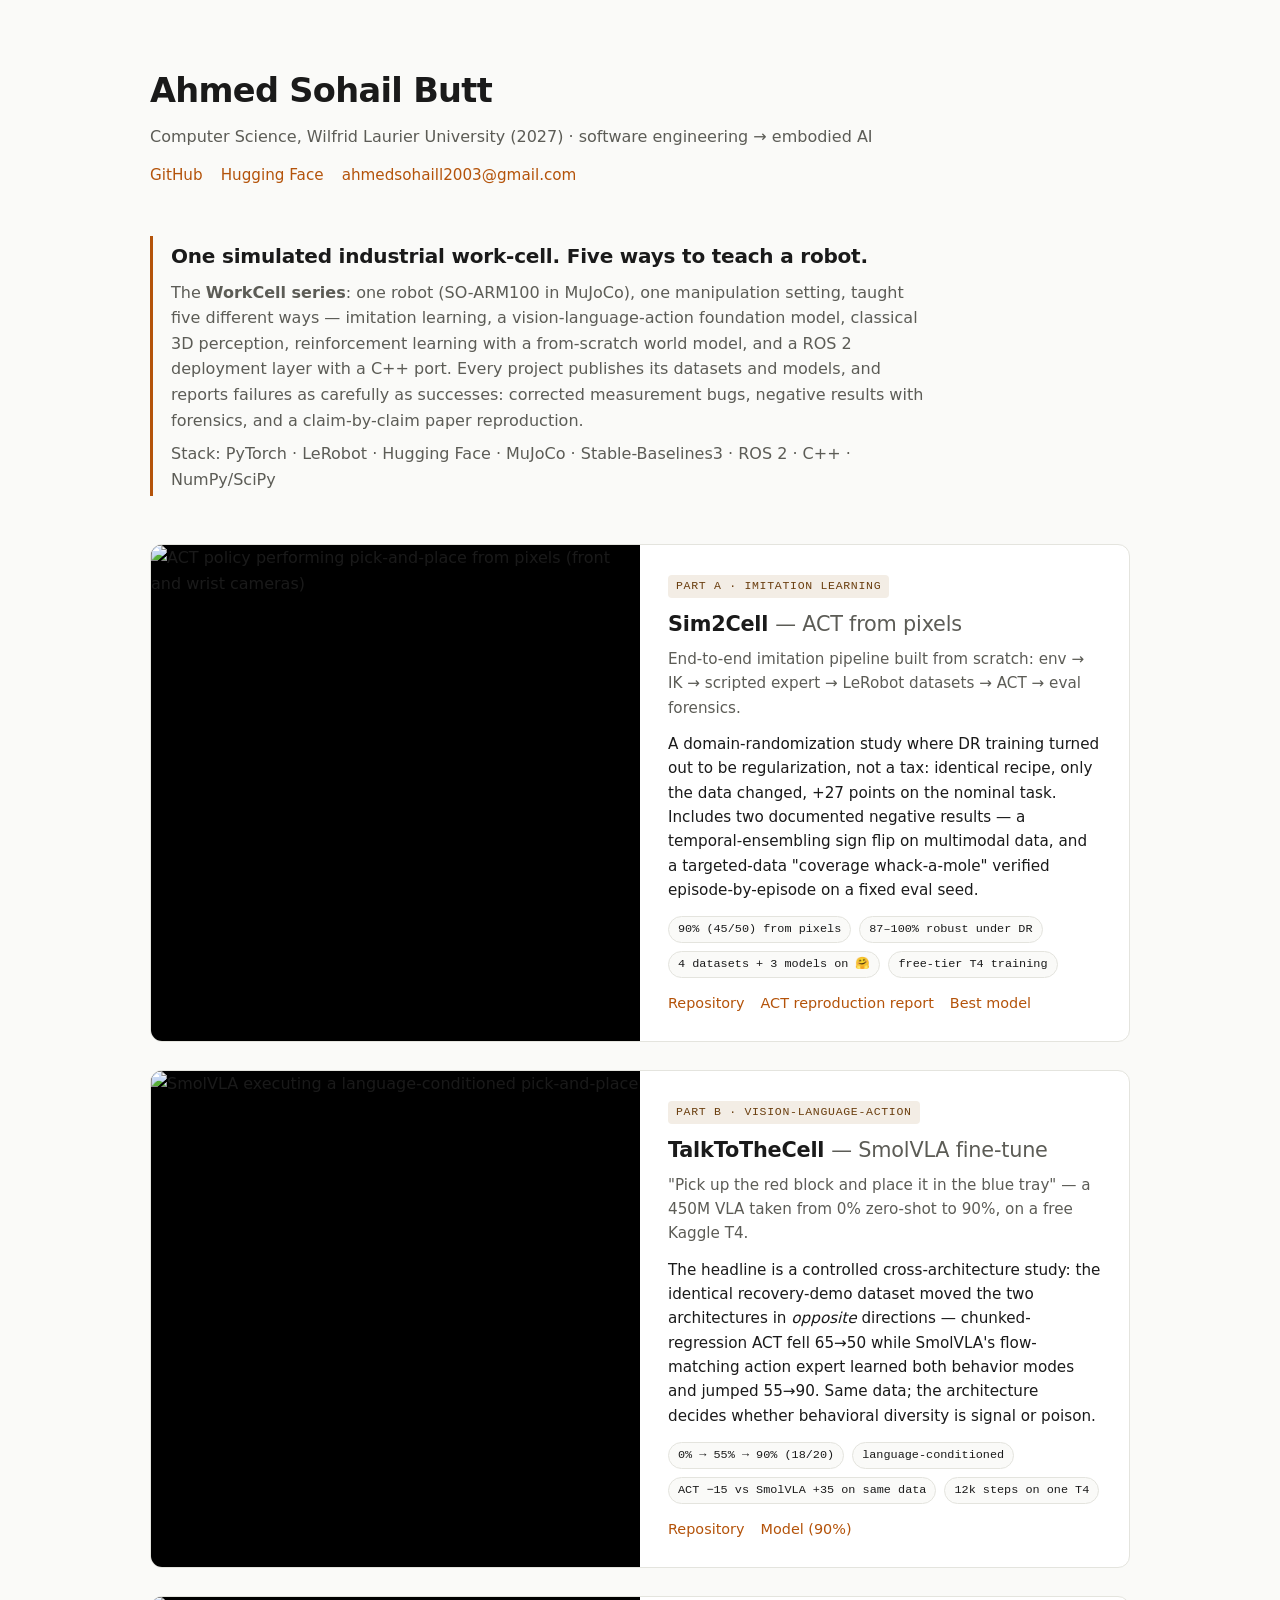
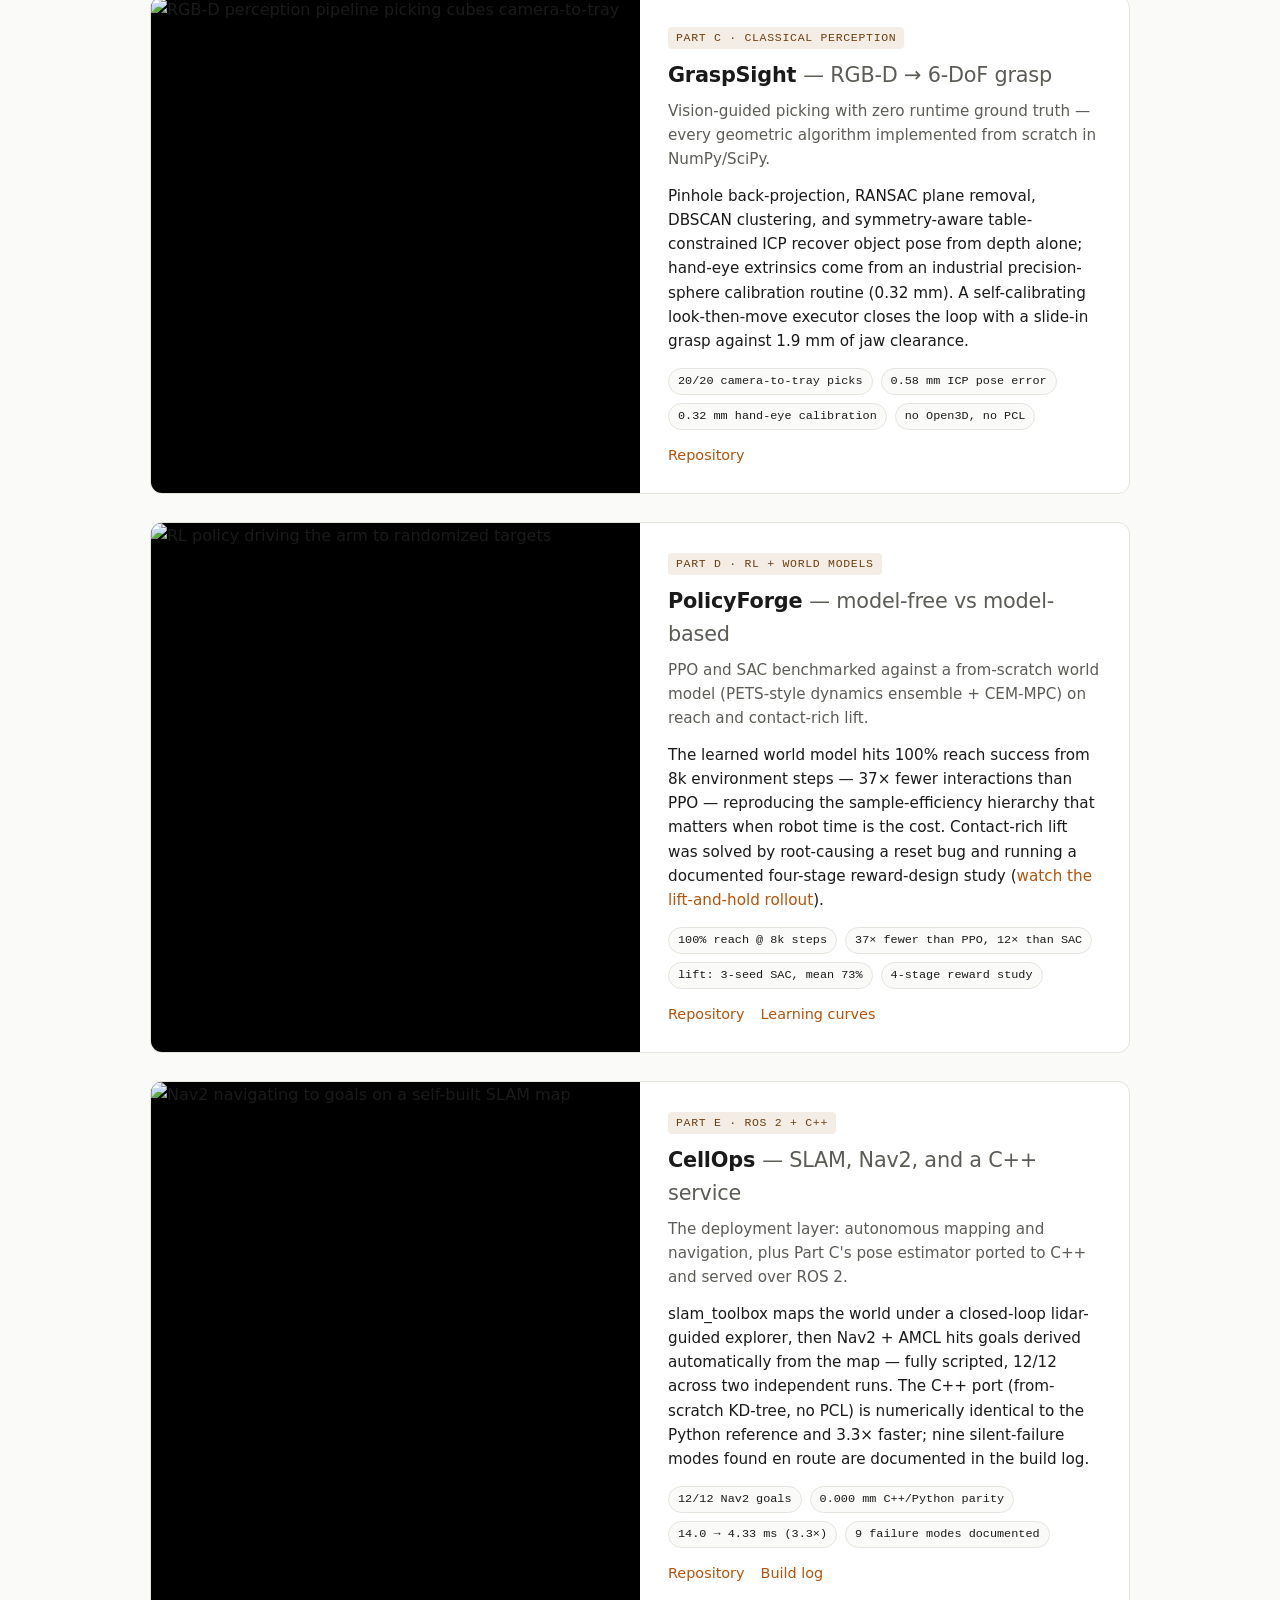
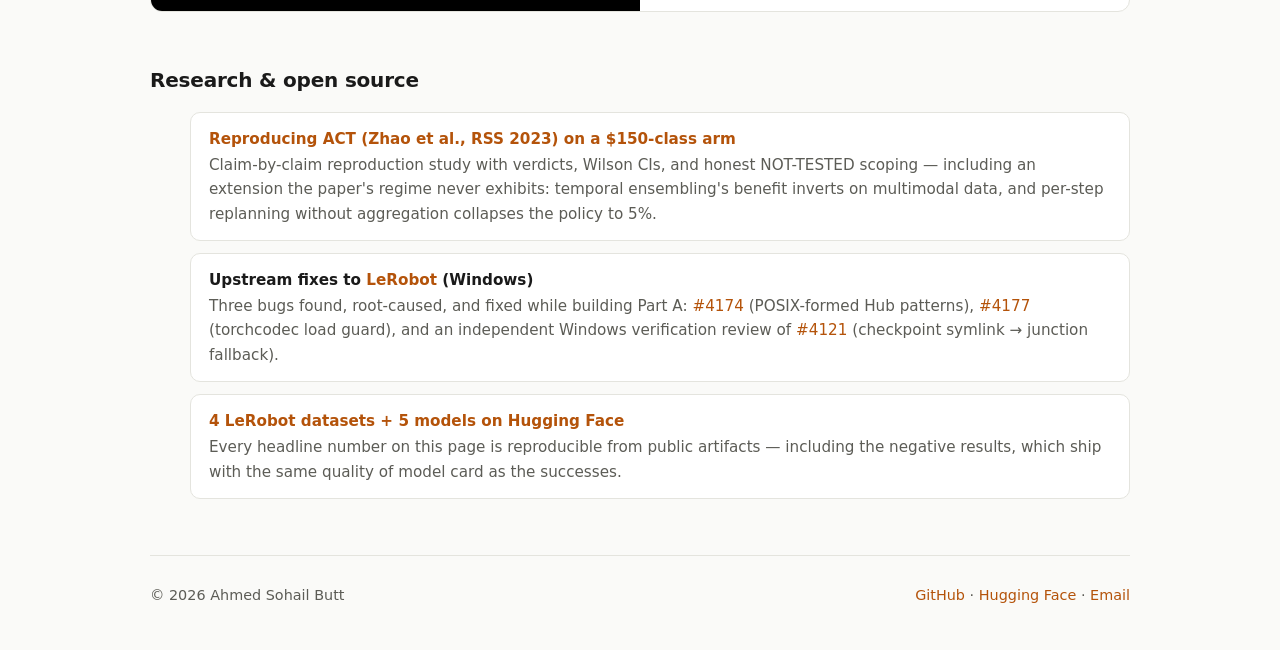
==== index.html @ cec2028b "Portfolio site: WorkCell series one-pager Co-Authored-By: Claude Fable 5 <noreply@anthropic.com>" ====
<!doctype html>
<html lang="en">
<head>
<meta charset="utf-8">
<meta name="viewport" content="width=device-width, initial-scale=1">
<title>Ahmed Sohail Butt — Embodied AI Portfolio</title>
<meta name="description" content="One simulated industrial work-cell, five ways to teach a robot: imitation learning, VLA fine-tuning, classical 6-DoF grasping, RL + world models, and ROS 2 — with honest measurement throughout.">
<meta property="og:title" content="Ahmed Sohail Butt — Embodied AI Portfolio">
<meta property="og:description" content="One robot, one task, five learning paradigms. ACT 90% from pixels, SmolVLA 0→90% language-conditioned, 20/20 vision-guided picks, a 37× sample-efficiency world model, and 12/12 Nav2 goals.">
<link rel="icon" href="data:image/svg+xml,<svg xmlns=%22http://www.w3.org/2000/svg%22 viewBox=%220 0 100 100%22><text y=%22.9em%22 font-size=%2290%22>🦾</text></svg>">
<style>
  :root {
    --bg: #fafaf8; --fg: #1a1a1a; --muted: #5c5c56; --card: #ffffff;
    --line: #e4e4de; --accent: #b4530a; --chipbg: #f3ede5; --chipfg: #6b3f10;
    --mono: ui-monospace, "Cascadia Code", Consolas, monospace;
  }
  @media (prefers-color-scheme: dark) {
    :root {
      --bg: #131311; --fg: #ececea; --muted: #a3a39b; --card: #1c1c19;
      --line: #2c2c27; --accent: #f0924a; --chipbg: #2a2118; --chipfg: #e0b285;
    }
  }
  * { box-sizing: border-box; margin: 0; }
  body {
    background: var(--bg); color: var(--fg);
    font: 16px/1.6 system-ui, -apple-system, "Segoe UI", sans-serif;
    -webkit-font-smoothing: antialiased;
  }
  a { color: var(--accent); text-decoration: none; }
  a:hover { text-decoration: underline; }
  .wrap { max-width: 1020px; margin: 0 auto; padding: 0 20px; }

  header { padding: 64px 0 40px; }
  header h1 { font-size: 2.1rem; letter-spacing: -0.02em; }
  header .role { color: var(--muted); margin-top: 6px; }
  .links { margin-top: 14px; display: flex; gap: 18px; flex-wrap: wrap; font-size: 0.95rem; }

  .thesis {
    border-left: 3px solid var(--accent); padding: 4px 0 4px 18px; margin: 8px 0 48px;
    max-width: 780px;
  }
  .thesis h2 { font-size: 1.25rem; margin-bottom: 8px; letter-spacing: -0.01em; }
  .thesis p { color: var(--muted); }
  .thesis p + p { margin-top: 8px; }

  .card {
    background: var(--card); border: 1px solid var(--line); border-radius: 12px;
    margin-bottom: 28px; overflow: hidden;
    display: grid; grid-template-columns: 1fr 1fr;
  }
  .card .media { background: #000; display: flex; align-items: center; min-height: 100%; }
  .card .media img { width: 100%; height: 100%; object-fit: cover; display: block; }
  .card .body { padding: 26px 28px; }
  .part {
    font-family: var(--mono); font-size: 0.72rem; color: var(--chipfg);
    background: var(--chipbg); border-radius: 4px; padding: 2px 8px;
    display: inline-block; margin-bottom: 10px; letter-spacing: 0.06em;
  }
  .card h3 { font-size: 1.3rem; letter-spacing: -0.01em; }
  .card h3 span { color: var(--muted); font-weight: 400; }
  .card .tag { color: var(--muted); font-size: 0.95rem; margin: 6px 0 12px; }
  .card p.desc { font-size: 0.95rem; margin-bottom: 14px; }
  .chips { display: flex; flex-wrap: wrap; gap: 8px; margin-bottom: 14px; }
  .chips span {
    font-family: var(--mono); font-size: 0.74rem; padding: 3px 9px;
    border: 1px solid var(--line); border-radius: 999px; color: var(--fg);
    background: var(--bg);
  }
  .card .cta { font-size: 0.9rem; display: flex; gap: 16px; flex-wrap: wrap; }
  @media (max-width: 760px) {
    .card { grid-template-columns: 1fr; }
    .card .media img { max-height: 300px; }
    header { padding: 40px 0 28px; }
  }

  .research { margin: 52px 0; }
  .research h2 { font-size: 1.25rem; margin-bottom: 16px; letter-spacing: -0.01em; }
  .research ul { list-style: none; display: grid; gap: 12px; }
  .research li {
    border: 1px solid var(--line); border-radius: 10px; padding: 14px 18px;
    background: var(--card); font-size: 0.95rem;
  }
  .research li b { display: block; margin-bottom: 2px; }
  .research li span { color: var(--muted); }

  footer {
    border-top: 1px solid var(--line); margin-top: 56px; padding: 28px 0 48px;
    color: var(--muted); font-size: 0.9rem;
    display: flex; justify-content: space-between; gap: 16px; flex-wrap: wrap;
  }
</style>
</head>
<body>
<div class="wrap">

<header>
  <h1>Ahmed Sohail Butt</h1>
  <div class="role">Computer Science, Wilfrid Laurier University (2027) · software engineering → embodied AI</div>
  <div class="links">
    <a href="https://github.com/ahmedsohail2003">GitHub</a>
    <a href="https://huggingface.co/ahmedsohail2003">Hugging Face</a>
    <a href="mailto:ahmedsohaill2003@gmail.com">ahmedsohaill2003@gmail.com</a>
  </div>
</header>

<section class="thesis">
  <h2>One simulated industrial work-cell. Five ways to teach a robot.</h2>
  <p>The <b>WorkCell series</b>: one robot (SO-ARM100 in MuJoCo), one manipulation
  setting, taught five different ways — imitation learning, a vision-language-action
  foundation model, classical 3D perception, reinforcement learning with a from-scratch
  world model, and a ROS&nbsp;2 deployment layer with a C++ port. Every project publishes
  its datasets and models, and reports failures as carefully as successes: corrected
  measurement bugs, negative results with forensics, and a claim-by-claim paper
  reproduction.</p>
  <p>Stack: PyTorch · LeRobot · Hugging Face · MuJoCo · Stable-Baselines3 · ROS 2 · C++ · NumPy/SciPy</p>
</section>

<article class="card">
  <div class="media"><img src="https://raw.githubusercontent.com/ahmedsohail2003/workcell-partA-imitation/master/outputs/policy_success.gif" alt="ACT policy performing pick-and-place from pixels (front and wrist cameras)"></div>
  <div class="body">
    <span class="part">PART A · IMITATION LEARNING</span>
    <h3>Sim2Cell <span>— ACT from pixels</span></h3>
    <p class="tag">End-to-end imitation pipeline built from scratch: env → IK → scripted expert → LeRobot datasets → ACT → eval forensics.</p>
    <p class="desc">A domain-randomization study where DR training turned out to be
    regularization, not a tax: identical recipe, only the data changed, +27 points on
    the nominal task. Includes two documented negative results — a temporal-ensembling
    sign flip on multimodal data, and a targeted-data "coverage whack-a-mole" verified
    episode-by-episode on a fixed eval seed.</p>
    <div class="chips"><span>90% (45/50) from pixels</span><span>87–100% robust under DR</span><span>4 datasets + 3 models on 🤗</span><span>free-tier T4 training</span></div>
    <div class="cta">
      <a href="https://github.com/ahmedsohail2003/workcell-partA-imitation">Repository</a>
      <a href="https://github.com/ahmedsohail2003/workcell-partA-imitation/blob/master/docs/ACT_REPRODUCTION.md">ACT reproduction report</a>
      <a href="https://huggingface.co/ahmedsohail2003/act-so101-pickplace-dr">Best model</a>
    </div>
  </div>
</article>

<article class="card">
  <div class="media"><img loading="lazy" src="https://raw.githubusercontent.com/ahmedsohail2003/workcell-partB-vla/master/outputs/smolvla_v2_episode.gif" alt="SmolVLA executing a language-conditioned pick-and-place"></div>
  <div class="body">
    <span class="part">PART B · VISION-LANGUAGE-ACTION</span>
    <h3>TalkToTheCell <span>— SmolVLA fine-tune</span></h3>
    <p class="tag">"Pick up the red block and place it in the blue tray" — a 450M VLA taken from 0% zero-shot to 90%, on a free Kaggle T4.</p>
    <p class="desc">The headline is a controlled cross-architecture study: the identical
    recovery-demo dataset moved the two architectures in <i>opposite</i> directions —
    chunked-regression ACT fell 65→50 while SmolVLA's flow-matching action expert
    learned both behavior modes and jumped 55→90. Same data; the architecture decides
    whether behavioral diversity is signal or poison.</p>
    <div class="chips"><span>0% → 55% → 90% (18/20)</span><span>language-conditioned</span><span>ACT −15 vs SmolVLA +35 on same data</span><span>12k steps on one T4</span></div>
    <div class="cta">
      <a href="https://github.com/ahmedsohail2003/workcell-partB-vla">Repository</a>
      <a href="https://huggingface.co/ahmedsohail2003/smolvla-so101-pickplace-v2">Model (90%)</a>
    </div>
  </div>
</article>

<article class="card">
  <div class="media"><img loading="lazy" src="https://raw.githubusercontent.com/ahmedsohail2003/workcell-partC-grasping/master/outputs/pipeline_demo.gif" alt="RGB-D perception pipeline picking cubes camera-to-tray"></div>
  <div class="body">
    <span class="part">PART C · CLASSICAL PERCEPTION</span>
    <h3>GraspSight <span>— RGB-D → 6-DoF grasp</span></h3>
    <p class="tag">Vision-guided picking with zero runtime ground truth — every geometric algorithm implemented from scratch in NumPy/SciPy.</p>
    <p class="desc">Pinhole back-projection, RANSAC plane removal, DBSCAN clustering, and
    symmetry-aware table-constrained ICP recover object pose from depth alone;
    hand-eye extrinsics come from an industrial precision-sphere calibration routine
    (0.32&nbsp;mm). A self-calibrating look-then-move executor closes the loop with a
    slide-in grasp against 1.9&nbsp;mm of jaw clearance.</p>
    <div class="chips"><span>20/20 camera-to-tray picks</span><span>0.58 mm ICP pose error</span><span>0.32 mm hand-eye calibration</span><span>no Open3D, no PCL</span></div>
    <div class="cta">
      <a href="https://github.com/ahmedsohail2003/workcell-partC-grasping">Repository</a>
    </div>
  </div>
</article>

<article class="card">
  <div class="media"><img loading="lazy" src="https://raw.githubusercontent.com/ahmedsohail2003/workcell-partD-rl/master/outputs/rollout_reach_ppo.gif" alt="RL policy driving the arm to randomized targets"></div>
  <div class="body">
    <span class="part">PART D · RL + WORLD MODELS</span>
    <h3>PolicyForge <span>— model-free vs model-based</span></h3>
    <p class="tag">PPO and SAC benchmarked against a from-scratch world model (PETS-style dynamics ensemble + CEM-MPC) on reach and contact-rich lift.</p>
    <p class="desc">The learned world model hits 100% reach success from 8k environment
    steps — 37× fewer interactions than PPO — reproducing the sample-efficiency
    hierarchy that matters when robot time is the cost. Contact-rich lift was solved by
    root-causing a reset bug and running a documented four-stage reward-design study
    (<a href="https://raw.githubusercontent.com/ahmedsohail2003/workcell-partD-rl/master/outputs/rollout_lift_sac.gif">watch the lift-and-hold rollout</a>).</p>
    <div class="chips"><span>100% reach @ 8k steps</span><span>37× fewer than PPO, 12× than SAC</span><span>lift: 3-seed SAC, mean 73%</span><span>4-stage reward study</span></div>
    <div class="cta">
      <a href="https://github.com/ahmedsohail2003/workcell-partD-rl">Repository</a>
      <a href="https://raw.githubusercontent.com/ahmedsohail2003/workcell-partD-rl/master/outputs/curves_reach.png">Learning curves</a>
    </div>
  </div>
</article>

<article class="card">
  <div class="media"><img loading="lazy" src="https://raw.githubusercontent.com/ahmedsohail2003/workcell-partE-ros2/master/media/nav2_goals.gif" alt="Nav2 navigating to goals on a self-built SLAM map"></div>
  <div class="body">
    <span class="part">PART E · ROS 2 + C++</span>
    <h3>CellOps <span>— SLAM, Nav2, and a C++ service</span></h3>
    <p class="tag">The deployment layer: autonomous mapping and navigation, plus Part C's pose estimator ported to C++ and served over ROS 2.</p>
    <p class="desc">slam_toolbox maps the world under a closed-loop lidar-guided explorer,
    then Nav2 + AMCL hits goals derived automatically from the map — fully scripted,
    12/12 across two independent runs. The C++ port (from-scratch KD-tree, no PCL) is
    numerically identical to the Python reference and 3.3× faster; nine silent-failure
    modes found en route are documented in the build log.</p>
    <div class="chips"><span>12/12 Nav2 goals</span><span>0.000 mm C++/Python parity</span><span>14.0 → 4.33 ms (3.3×)</span><span>9 failure modes documented</span></div>
    <div class="cta">
      <a href="https://github.com/ahmedsohail2003/workcell-partE-ros2">Repository</a>
      <a href="https://github.com/ahmedsohail2003/workcell-partE-ros2/blob/master/docs/BUILD_LOG.md">Build log</a>
    </div>
  </div>
</article>

<section class="research">
  <h2>Research & open source</h2>
  <ul>
    <li>
      <b><a href="https://github.com/ahmedsohail2003/workcell-partA-imitation/blob/master/docs/ACT_REPRODUCTION.md">Reproducing ACT (Zhao et al., RSS 2023) on a $150-class arm</a></b>
      <span>Claim-by-claim reproduction study with verdicts, Wilson CIs, and honest NOT-TESTED scoping —
      including an extension the paper's regime never exhibits: temporal ensembling's benefit inverts
      on multimodal data, and per-step replanning without aggregation collapses the policy to 5%.</span>
    </li>
    <li>
      <b>Upstream fixes to <a href="https://github.com/huggingface/lerobot">LeRobot</a> (Windows)</b>
      <span>Three bugs found, root-caused, and fixed while building Part A:
      <a href="https://github.com/huggingface/lerobot/pull/4174">#4174</a> (POSIX-formed Hub patterns),
      <a href="https://github.com/huggingface/lerobot/pull/4177">#4177</a> (torchcodec load guard), and an
      independent Windows verification review of <a href="https://github.com/huggingface/lerobot/pull/4121">#4121</a>
      (checkpoint symlink → junction fallback).</span>
    </li>
    <li>
      <b><a href="https://huggingface.co/ahmedsohail2003">4 LeRobot datasets + 5 models on Hugging Face</a></b>
      <span>Every headline number on this page is reproducible from public artifacts — including the
      negative results, which ship with the same quality of model card as the successes.</span>
    </li>
  </ul>
</section>

<footer>
  <div>© 2026 Ahmed Sohail Butt</div>
  <div>
    <a href="https://github.com/ahmedsohail2003">GitHub</a> ·
    <a href="https://huggingface.co/ahmedsohail2003">Hugging Face</a> ·
    <a href="mailto:ahmedsohaill2003@gmail.com">Email</a>
  </div>
</footer>

</div>
</body>
</html>
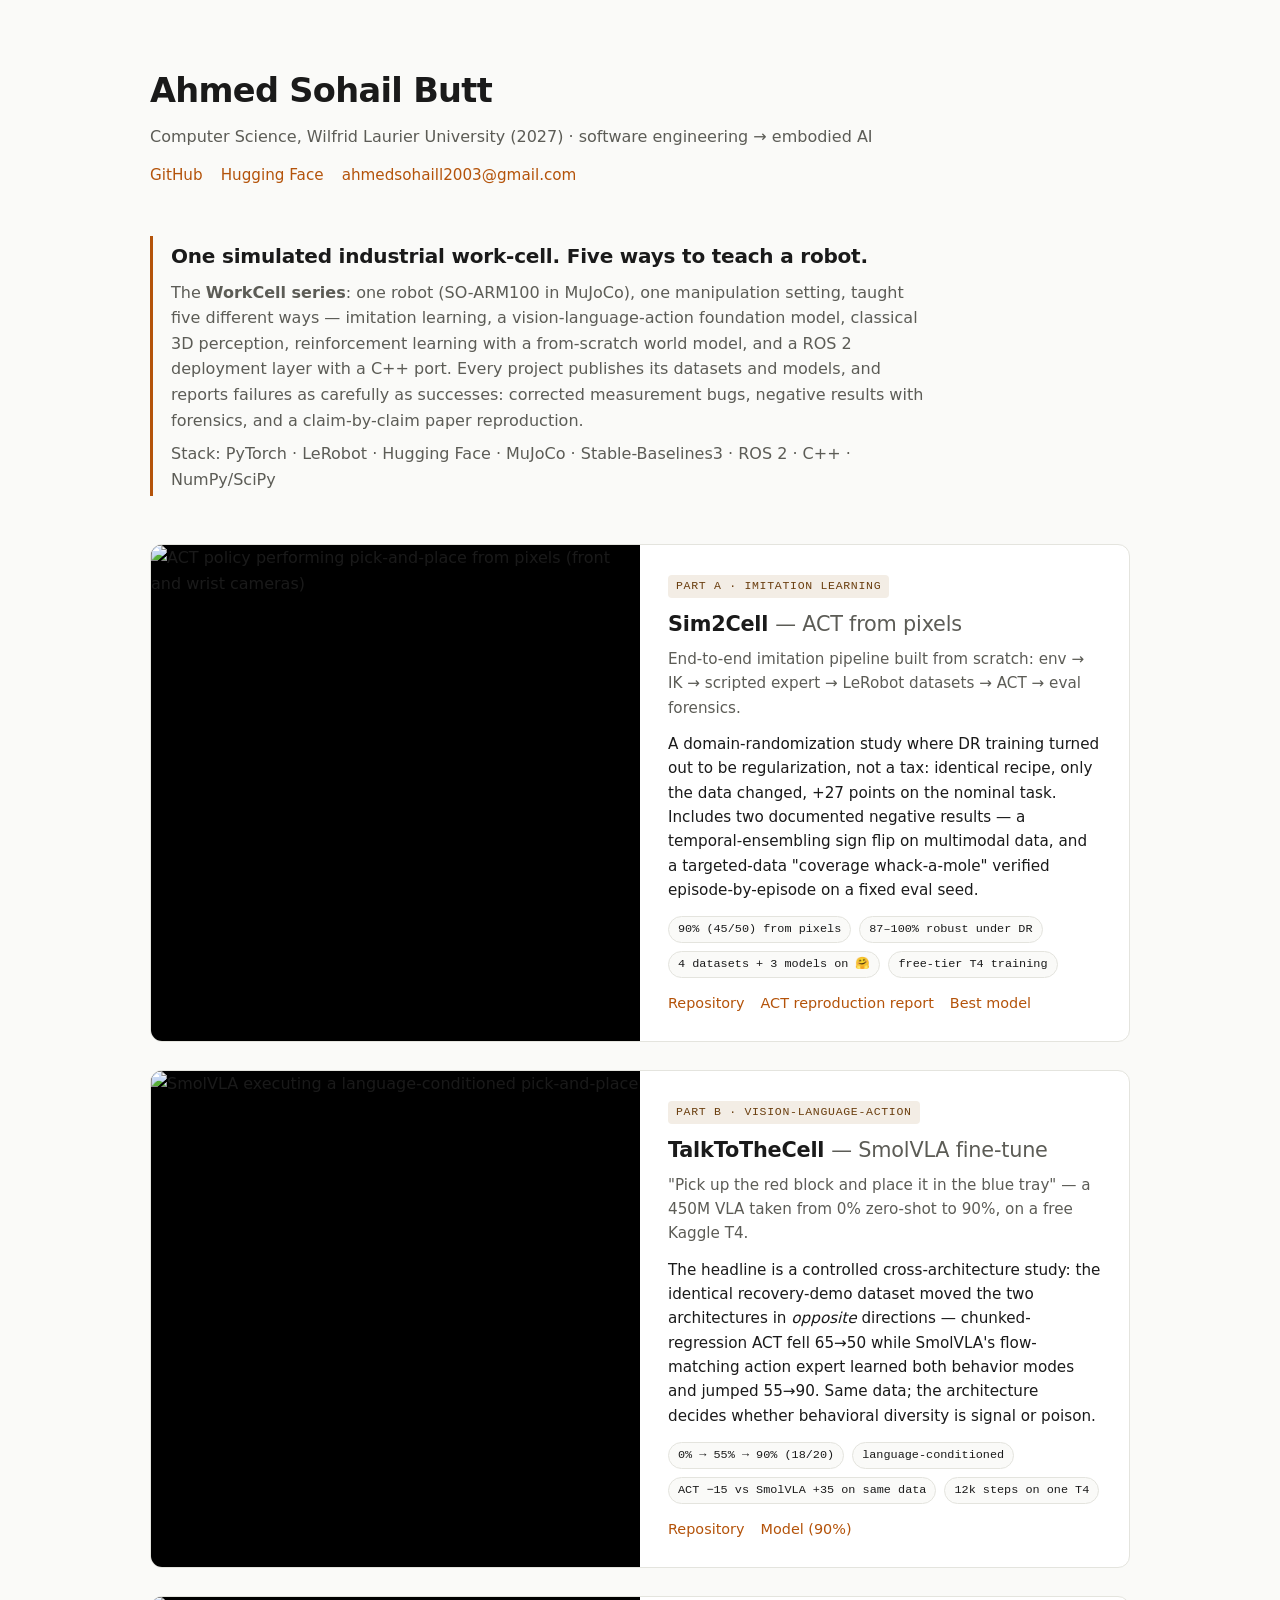
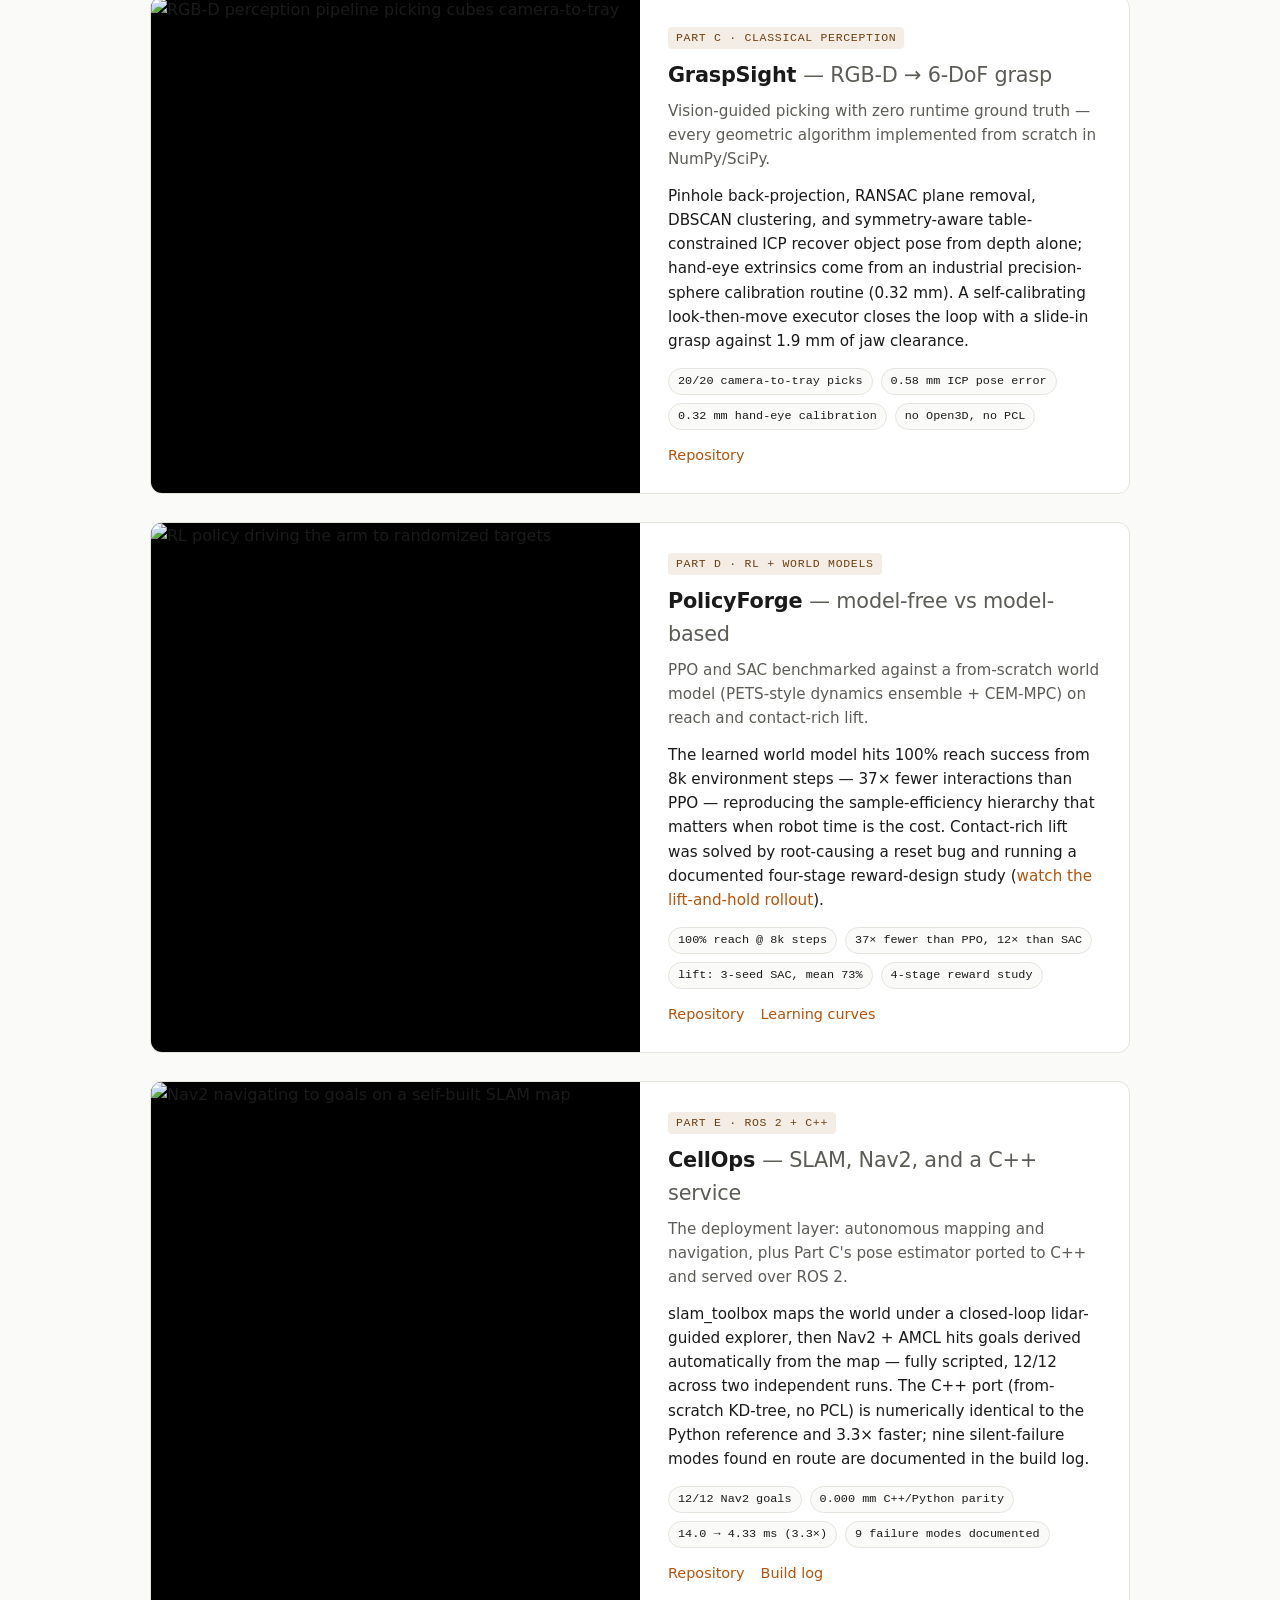
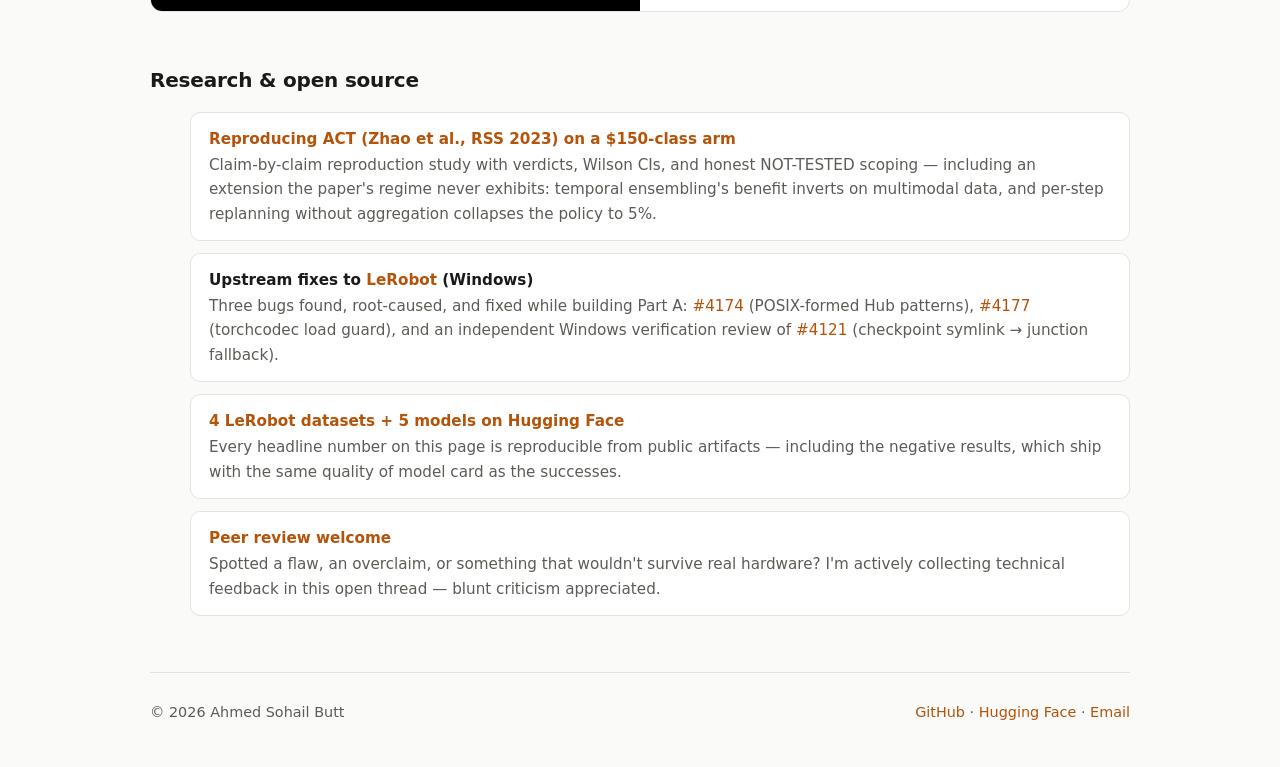
==== commit 749a8544: "Add peer-review thread to the research section Co-Authored-By: Claude Fable 5 <noreply@anthropic.com" ====
--- a/index.html
+++ b/index.html
@@ -232,6 +232,11 @@
       <span>Every headline number on this page is reproducible from public artifacts — including the
       negative results, which ship with the same quality of model card as the successes.</span>
     </li>
+    <li>
+      <b><a href="https://github.com/ahmedsohail2003/workcell-partA-imitation/discussions/1">Peer review welcome</a></b>
+      <span>Spotted a flaw, an overclaim, or something that wouldn't survive real hardware?
+      I'm actively collecting technical feedback in this open thread — blunt criticism appreciated.</span>
+    </li>
   </ul>
 </section>
 
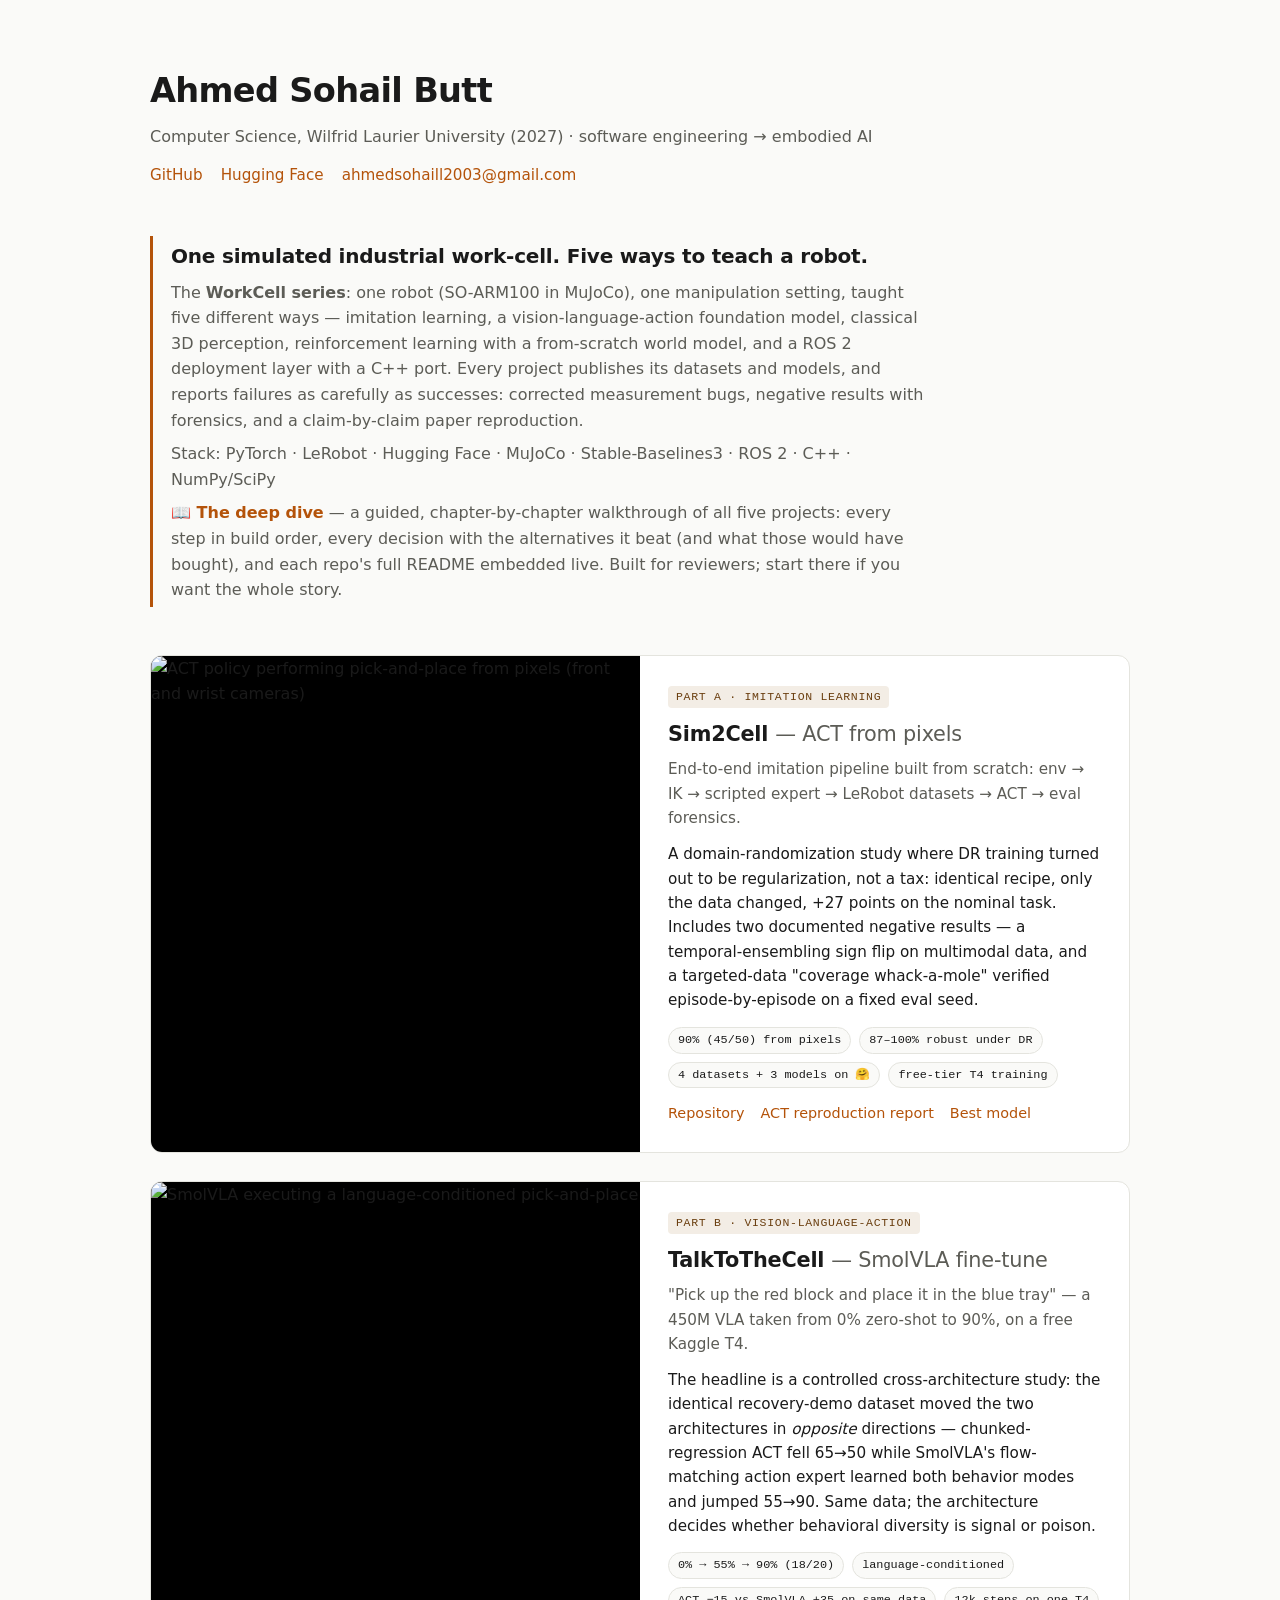
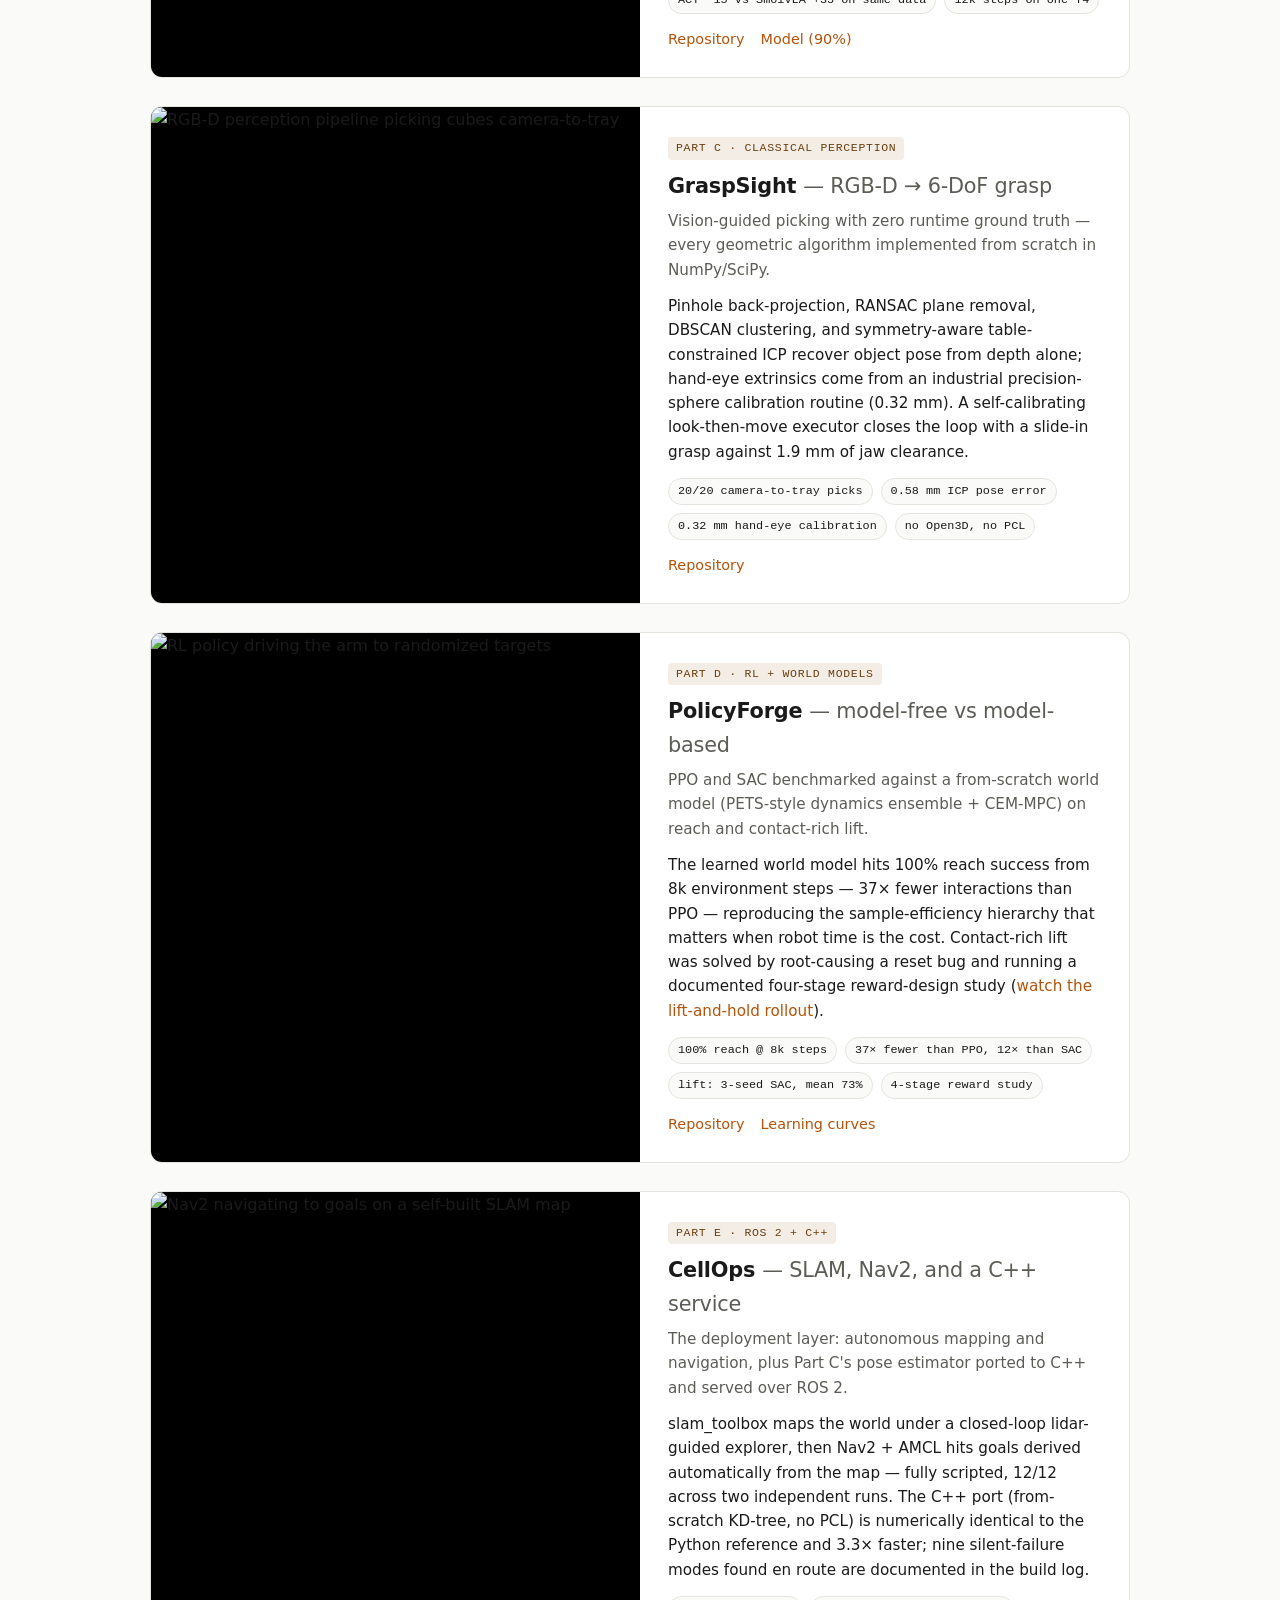
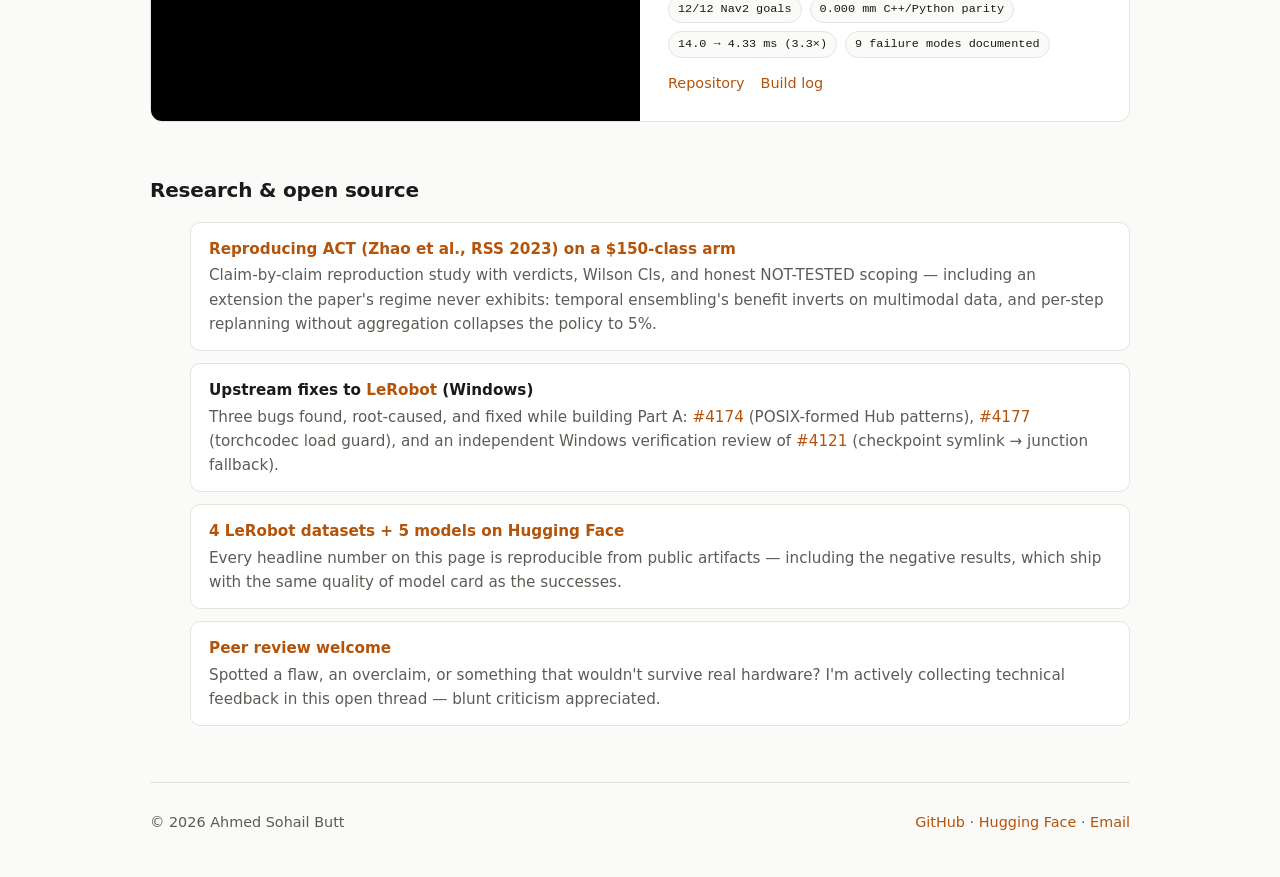
==== commit 869a3c54: "Deep dive: guided chapter-by-chapter walkthrough of all five parts - deepdive/: overview + Parts A-E" ====
--- a/index.html
+++ b/index.html
@@ -113,6 +113,10 @@
   measurement bugs, negative results with forensics, and a claim-by-claim paper
   reproduction.</p>
   <p>Stack: PyTorch · LeRobot · Hugging Face · MuJoCo · Stable-Baselines3 · ROS 2 · C++ · NumPy/SciPy</p>
+  <p><b><a href="deepdive/">📖 The deep dive</a></b> — a guided, chapter-by-chapter walkthrough
+  of all five projects: every step in build order, every decision with the alternatives it
+  beat (and what those would have bought), and each repo's full README embedded live.
+  Built for reviewers; start there if you want the whole story.</p>
 </section>
 
 <article class="card">
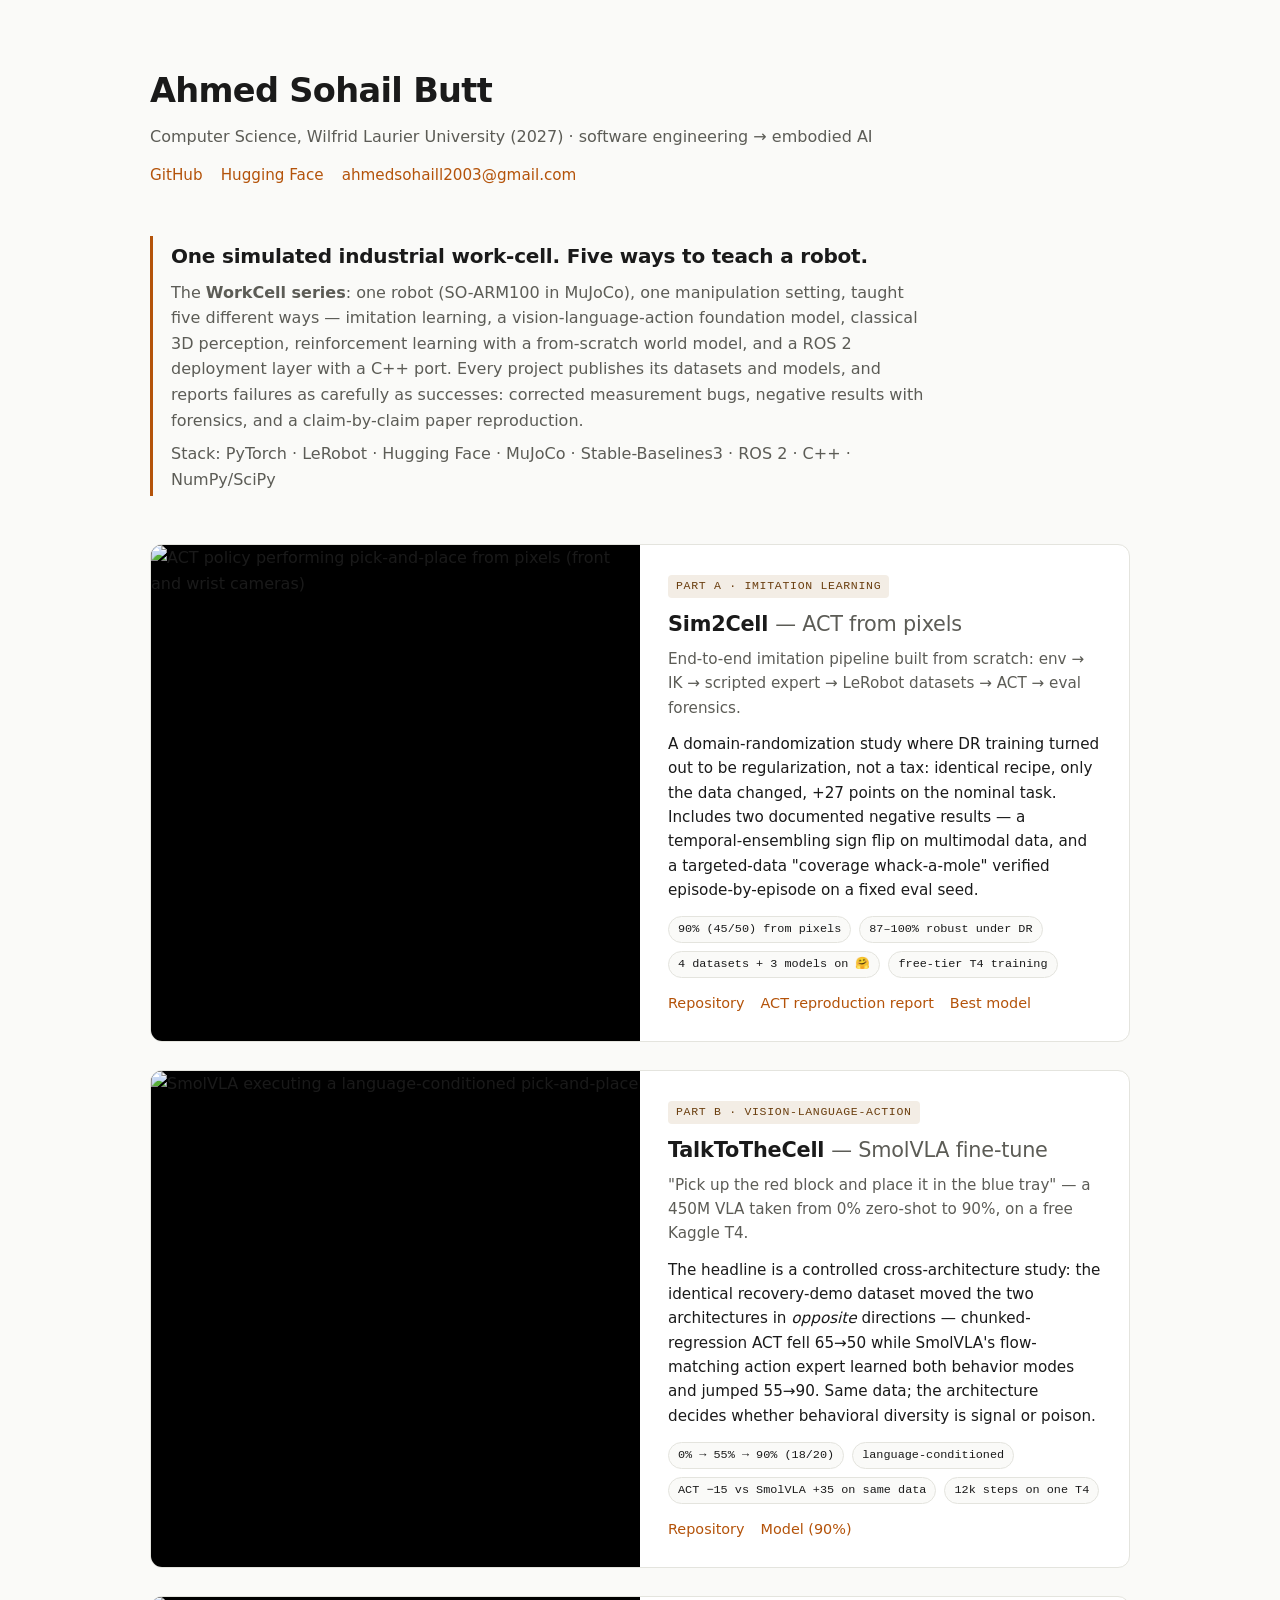
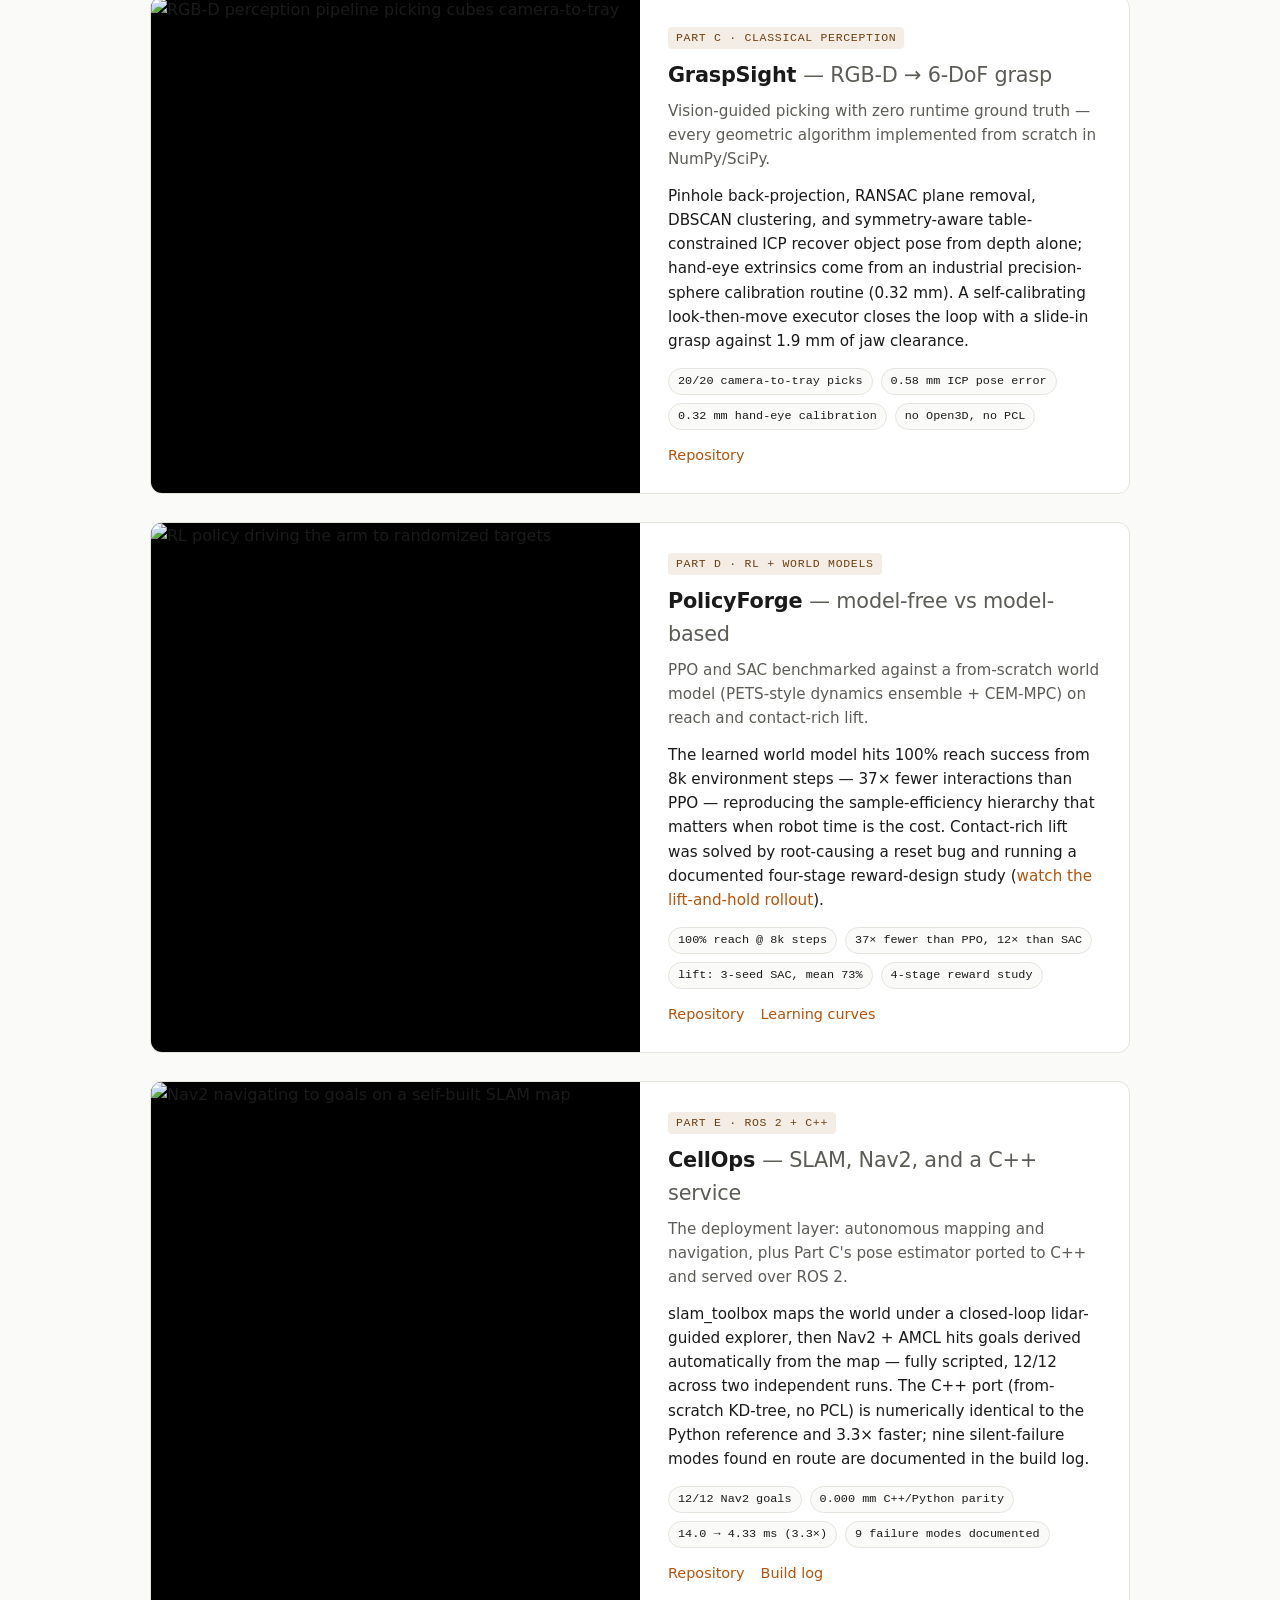
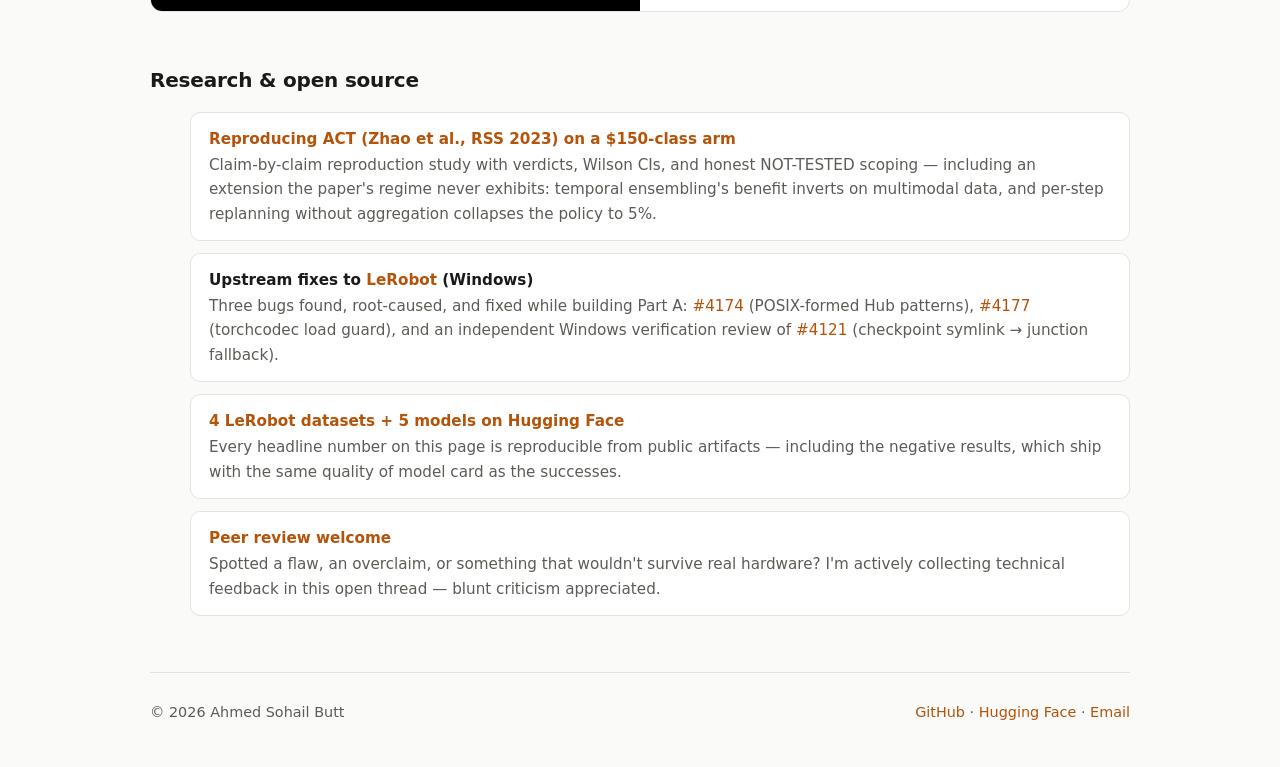
==== commit 768fb882: "Unpublish the deep dive pending review The deep-dive walkthrough is not finalized; taking it off the" ====
--- a/index.html
+++ b/index.html
@@ -113,10 +113,6 @@
   measurement bugs, negative results with forensics, and a claim-by-claim paper
   reproduction.</p>
   <p>Stack: PyTorch · LeRobot · Hugging Face · MuJoCo · Stable-Baselines3 · ROS 2 · C++ · NumPy/SciPy</p>
-  <p><b><a href="deepdive/">📖 The deep dive</a></b> — a guided, chapter-by-chapter walkthrough
-  of all five projects: every step in build order, every decision with the alternatives it
-  beat (and what those would have bought), and each repo's full README embedded live.
-  Built for reviewers; start there if you want the whole story.</p>
 </section>
 
 <article class="card">
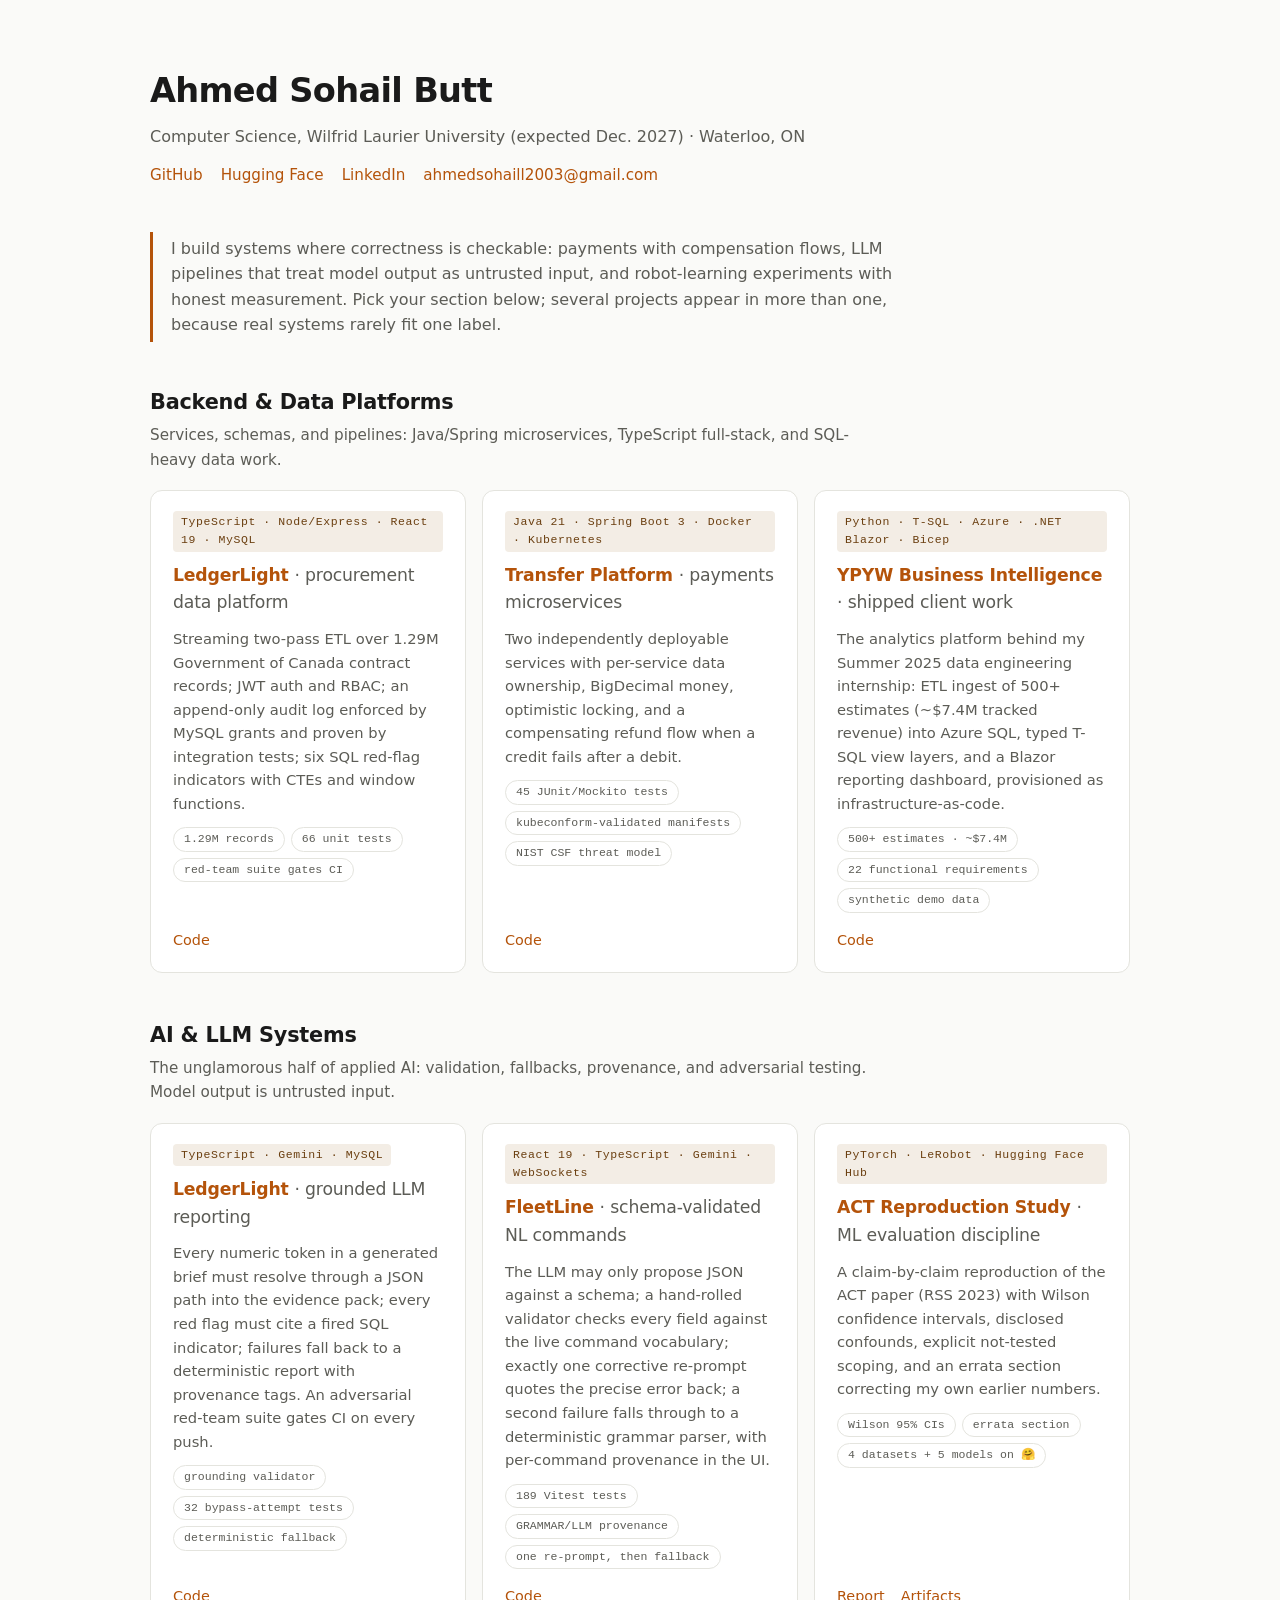
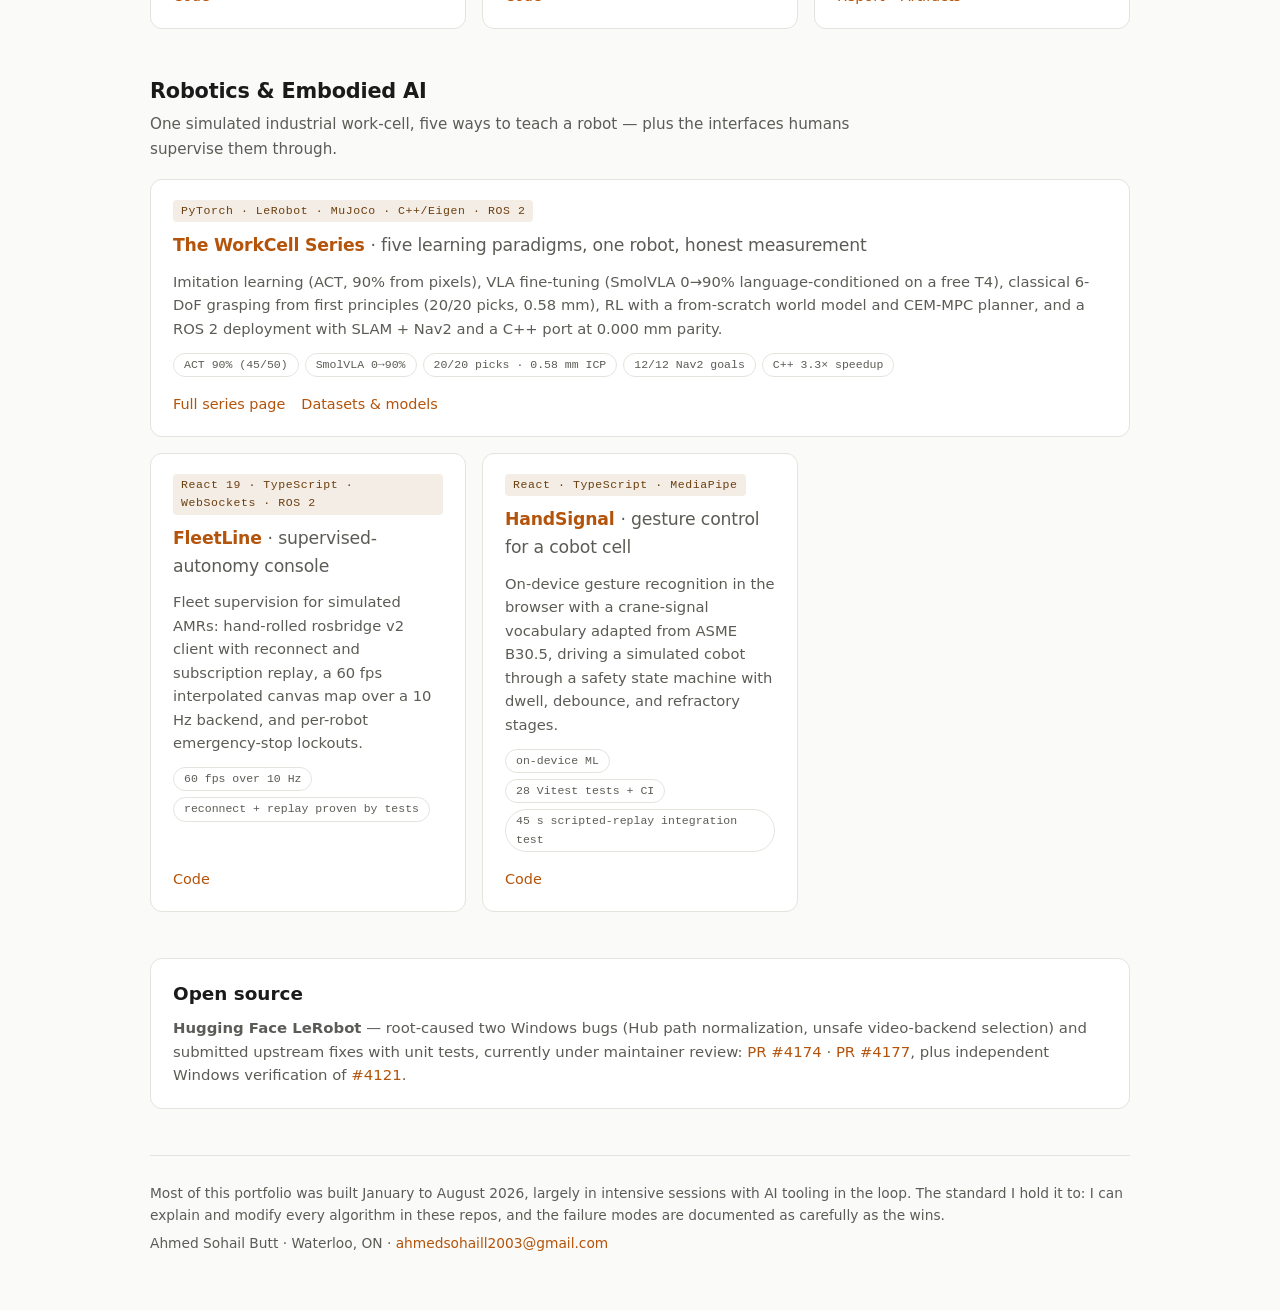
==== commit 19f0ec7e: "Restructure: root becomes a portfolio hub by discipline; WorkCell series moves to /workcell Co-Autho" ====
--- a/index.html
+++ b/index.html
@@ -3,11 +3,11 @@
 <head>
 <meta charset="utf-8">
 <meta name="viewport" content="width=device-width, initial-scale=1">
-<title>Ahmed Sohail Butt — Embodied AI Portfolio</title>
-<meta name="description" content="One simulated industrial work-cell, five ways to teach a robot: imitation learning, VLA fine-tuning, classical 6-DoF grasping, RL + world models, and ROS 2 — with honest measurement throughout.">
-<meta property="og:title" content="Ahmed Sohail Butt — Embodied AI Portfolio">
-<meta property="og:description" content="One robot, one task, five learning paradigms. ACT 90% from pixels, SmolVLA 0→90% language-conditioned, 20/20 vision-guided picks, a 37× sample-efficiency world model, and 12/12 Nav2 goals.">
-<link rel="icon" href="data:image/svg+xml,<svg xmlns=%22http://www.w3.org/2000/svg%22 viewBox=%220 0 100 100%22><text y=%22.9em%22 font-size=%2290%22>🦾</text></svg>">
+<title>Ahmed Sohail Butt — Portfolio</title>
+<meta name="description" content="Software engineering portfolio: backend and data platforms, applied LLM systems, and robotics/embodied AI. Every headline number links to the code behind it.">
+<meta property="og:title" content="Ahmed Sohail Butt — Portfolio">
+<meta property="og:description" content="Backend microservices, grounded LLM systems, and a five-part robot-learning series. Every headline number links to the code behind it.">
+<link rel="icon" href="data:image/svg+xml,<svg xmlns=%22http://www.w3.org/2000/svg%22 viewBox=%220 0 100 100%22><text y=%22.9em%22 font-size=%2290%22>🛠️</text></svg>">
 <style>
   :root {
     --bg: #fafaf8; --fg: #1a1a1a; --muted: #5c5c56; --card: #ffffff;
@@ -30,64 +30,57 @@
   a:hover { text-decoration: underline; }
   .wrap { max-width: 1020px; margin: 0 auto; padding: 0 20px; }
 
-  header { padding: 64px 0 40px; }
+  header { padding: 64px 0 36px; }
   header h1 { font-size: 2.1rem; letter-spacing: -0.02em; }
   header .role { color: var(--muted); margin-top: 6px; }
   .links { margin-top: 14px; display: flex; gap: 18px; flex-wrap: wrap; font-size: 0.95rem; }
 
   .thesis {
-    border-left: 3px solid var(--accent); padding: 4px 0 4px 18px; margin: 8px 0 48px;
+    border-left: 3px solid var(--accent); padding: 4px 0 4px 18px; margin: 8px 0 44px;
     max-width: 780px;
   }
-  .thesis h2 { font-size: 1.25rem; margin-bottom: 8px; letter-spacing: -0.01em; }
   .thesis p { color: var(--muted); }
-  .thesis p + p { margin-top: 8px; }
-
-  .card {
+
+  .discipline { margin-bottom: 46px; }
+  .discipline > h2 {
+    font-size: 1.3rem; letter-spacing: -0.01em; margin-bottom: 4px;
+  }
+  .discipline > .sub { color: var(--muted); font-size: 0.95rem; margin-bottom: 18px; max-width: 720px; }
+
+  .grid { display: grid; grid-template-columns: repeat(auto-fill, minmax(min(310px, 100%), 1fr)); gap: 16px; }
+  .proj {
     background: var(--card); border: 1px solid var(--line); border-radius: 12px;
-    margin-bottom: 28px; overflow: hidden;
-    display: grid; grid-template-columns: 1fr 1fr;
-  }
-  .card .media { background: #000; display: flex; align-items: center; min-height: 100%; }
-  .card .media img { width: 100%; height: 100%; object-fit: cover; display: block; }
-  .card .body { padding: 26px 28px; }
-  .part {
+    padding: 20px 22px; display: flex; flex-direction: column; gap: 10px;
+  }
+  .proj.feature { grid-column: 1 / -1; }
+  .proj h3 { font-size: 1.08rem; letter-spacing: -0.01em; }
+  .proj h3 span { color: var(--muted); font-weight: 400; }
+  .proj p { color: var(--muted); font-size: 0.92rem; }
+  .stack {
     font-family: var(--mono); font-size: 0.72rem; color: var(--chipfg);
     background: var(--chipbg); border-radius: 4px; padding: 2px 8px;
-    display: inline-block; margin-bottom: 10px; letter-spacing: 0.06em;
-  }
-  .card h3 { font-size: 1.3rem; letter-spacing: -0.01em; }
-  .card h3 span { color: var(--muted); font-weight: 400; }
-  .card .tag { color: var(--muted); font-size: 0.95rem; margin: 6px 0 12px; }
-  .card p.desc { font-size: 0.95rem; margin-bottom: 14px; }
-  .chips { display: flex; flex-wrap: wrap; gap: 8px; margin-bottom: 14px; }
+    display: inline-block; letter-spacing: 0.05em; align-self: flex-start;
+  }
+  .chips { display: flex; flex-wrap: wrap; gap: 6px; margin-top: 2px; }
   .chips span {
-    font-family: var(--mono); font-size: 0.74rem; padding: 3px 9px;
-    border: 1px solid var(--line); border-radius: 999px; color: var(--fg);
-    background: var(--bg);
-  }
-  .card .cta { font-size: 0.9rem; display: flex; gap: 16px; flex-wrap: wrap; }
-  @media (max-width: 760px) {
-    .card { grid-template-columns: 1fr; }
-    .card .media img { max-height: 300px; }
-    header { padding: 40px 0 28px; }
-  }
-
-  .research { margin: 52px 0; }
-  .research h2 { font-size: 1.25rem; margin-bottom: 16px; letter-spacing: -0.01em; }
-  .research ul { list-style: none; display: grid; gap: 12px; }
-  .research li {
-    border: 1px solid var(--line); border-radius: 10px; padding: 14px 18px;
-    background: var(--card); font-size: 0.95rem;
-  }
-  .research li b { display: block; margin-bottom: 2px; }
-  .research li span { color: var(--muted); }
+    font-family: var(--mono); font-size: 0.72rem; color: var(--muted);
+    border: 1px solid var(--line); border-radius: 999px; padding: 2px 10px;
+  }
+  .proj .go { margin-top: auto; padding-top: 6px; font-size: 0.9rem; display: flex; gap: 16px; flex-wrap: wrap; }
+
+  .oss {
+    border: 1px solid var(--line); border-radius: 12px; background: var(--card);
+    padding: 20px 22px; margin-bottom: 46px;
+  }
+  .oss h2 { font-size: 1.15rem; margin-bottom: 8px; }
+  .oss p { color: var(--muted); font-size: 0.93rem; }
+  .oss p + p { margin-top: 6px; }
 
   footer {
-    border-top: 1px solid var(--line); margin-top: 56px; padding: 28px 0 48px;
-    color: var(--muted); font-size: 0.9rem;
-    display: flex; justify-content: space-between; gap: 16px; flex-wrap: wrap;
-  }
+    border-top: 1px solid var(--line); padding: 26px 0 56px; color: var(--muted);
+    font-size: 0.86rem;
+  }
+  footer p + p { margin-top: 6px; }
 </style>
 </head>
 <body>
@@ -95,158 +88,111 @@
 
 <header>
   <h1>Ahmed Sohail Butt</h1>
-  <div class="role">Computer Science, Wilfrid Laurier University (2027) · software engineering → embodied AI</div>
+  <div class="role">Computer Science, Wilfrid Laurier University (expected Dec. 2027) · Waterloo, ON</div>
   <div class="links">
     <a href="https://github.com/ahmedsohail2003">GitHub</a>
     <a href="https://huggingface.co/ahmedsohail2003">Hugging Face</a>
+    <a href="https://www.linkedin.com/in/ahmed-sohail-6496b31b6/">LinkedIn</a>
     <a href="mailto:ahmedsohaill2003@gmail.com">ahmedsohaill2003@gmail.com</a>
   </div>
 </header>
 
 <section class="thesis">
-  <h2>One simulated industrial work-cell. Five ways to teach a robot.</h2>
-  <p>The <b>WorkCell series</b>: one robot (SO-ARM100 in MuJoCo), one manipulation
-  setting, taught five different ways — imitation learning, a vision-language-action
-  foundation model, classical 3D perception, reinforcement learning with a from-scratch
-  world model, and a ROS&nbsp;2 deployment layer with a C++ port. Every project publishes
-  its datasets and models, and reports failures as carefully as successes: corrected
-  measurement bugs, negative results with forensics, and a claim-by-claim paper
-  reproduction.</p>
-  <p>Stack: PyTorch · LeRobot · Hugging Face · MuJoCo · Stable-Baselines3 · ROS 2 · C++ · NumPy/SciPy</p>
-</section>
-
-<article class="card">
-  <div class="media"><img src="https://raw.githubusercontent.com/ahmedsohail2003/workcell-partA-imitation/master/outputs/policy_success.gif" alt="ACT policy performing pick-and-place from pixels (front and wrist cameras)"></div>
-  <div class="body">
-    <span class="part">PART A · IMITATION LEARNING</span>
-    <h3>Sim2Cell <span>— ACT from pixels</span></h3>
-    <p class="tag">End-to-end imitation pipeline built from scratch: env → IK → scripted expert → LeRobot datasets → ACT → eval forensics.</p>
-    <p class="desc">A domain-randomization study where DR training turned out to be
-    regularization, not a tax: identical recipe, only the data changed, +27 points on
-    the nominal task. Includes two documented negative results — a temporal-ensembling
-    sign flip on multimodal data, and a targeted-data "coverage whack-a-mole" verified
-    episode-by-episode on a fixed eval seed.</p>
-    <div class="chips"><span>90% (45/50) from pixels</span><span>87–100% robust under DR</span><span>4 datasets + 3 models on 🤗</span><span>free-tier T4 training</span></div>
-    <div class="cta">
-      <a href="https://github.com/ahmedsohail2003/workcell-partA-imitation">Repository</a>
-      <a href="https://github.com/ahmedsohail2003/workcell-partA-imitation/blob/master/docs/ACT_REPRODUCTION.md">ACT reproduction report</a>
-      <a href="https://huggingface.co/ahmedsohail2003/act-so101-pickplace-dr">Best model</a>
-    </div>
-  </div>
-</article>
-
-<article class="card">
-  <div class="media"><img loading="lazy" src="https://raw.githubusercontent.com/ahmedsohail2003/workcell-partB-vla/master/outputs/smolvla_v2_episode.gif" alt="SmolVLA executing a language-conditioned pick-and-place"></div>
-  <div class="body">
-    <span class="part">PART B · VISION-LANGUAGE-ACTION</span>
-    <h3>TalkToTheCell <span>— SmolVLA fine-tune</span></h3>
-    <p class="tag">"Pick up the red block and place it in the blue tray" — a 450M VLA taken from 0% zero-shot to 90%, on a free Kaggle T4.</p>
-    <p class="desc">The headline is a controlled cross-architecture study: the identical
-    recovery-demo dataset moved the two architectures in <i>opposite</i> directions —
-    chunked-regression ACT fell 65→50 while SmolVLA's flow-matching action expert
-    learned both behavior modes and jumped 55→90. Same data; the architecture decides
-    whether behavioral diversity is signal or poison.</p>
-    <div class="chips"><span>0% → 55% → 90% (18/20)</span><span>language-conditioned</span><span>ACT −15 vs SmolVLA +35 on same data</span><span>12k steps on one T4</span></div>
-    <div class="cta">
-      <a href="https://github.com/ahmedsohail2003/workcell-partB-vla">Repository</a>
-      <a href="https://huggingface.co/ahmedsohail2003/smolvla-so101-pickplace-v2">Model (90%)</a>
-    </div>
-  </div>
-</article>
-
-<article class="card">
-  <div class="media"><img loading="lazy" src="https://raw.githubusercontent.com/ahmedsohail2003/workcell-partC-grasping/master/outputs/pipeline_demo.gif" alt="RGB-D perception pipeline picking cubes camera-to-tray"></div>
-  <div class="body">
-    <span class="part">PART C · CLASSICAL PERCEPTION</span>
-    <h3>GraspSight <span>— RGB-D → 6-DoF grasp</span></h3>
-    <p class="tag">Vision-guided picking with zero runtime ground truth — every geometric algorithm implemented from scratch in NumPy/SciPy.</p>
-    <p class="desc">Pinhole back-projection, RANSAC plane removal, DBSCAN clustering, and
-    symmetry-aware table-constrained ICP recover object pose from depth alone;
-    hand-eye extrinsics come from an industrial precision-sphere calibration routine
-    (0.32&nbsp;mm). A self-calibrating look-then-move executor closes the loop with a
-    slide-in grasp against 1.9&nbsp;mm of jaw clearance.</p>
-    <div class="chips"><span>20/20 camera-to-tray picks</span><span>0.58 mm ICP pose error</span><span>0.32 mm hand-eye calibration</span><span>no Open3D, no PCL</span></div>
-    <div class="cta">
-      <a href="https://github.com/ahmedsohail2003/workcell-partC-grasping">Repository</a>
-    </div>
-  </div>
-</article>
-
-<article class="card">
-  <div class="media"><img loading="lazy" src="https://raw.githubusercontent.com/ahmedsohail2003/workcell-partD-rl/master/outputs/rollout_reach_ppo.gif" alt="RL policy driving the arm to randomized targets"></div>
-  <div class="body">
-    <span class="part">PART D · RL + WORLD MODELS</span>
-    <h3>PolicyForge <span>— model-free vs model-based</span></h3>
-    <p class="tag">PPO and SAC benchmarked against a from-scratch world model (PETS-style dynamics ensemble + CEM-MPC) on reach and contact-rich lift.</p>
-    <p class="desc">The learned world model hits 100% reach success from 8k environment
-    steps — 37× fewer interactions than PPO — reproducing the sample-efficiency
-    hierarchy that matters when robot time is the cost. Contact-rich lift was solved by
-    root-causing a reset bug and running a documented four-stage reward-design study
-    (<a href="https://raw.githubusercontent.com/ahmedsohail2003/workcell-partD-rl/master/outputs/rollout_lift_sac.gif">watch the lift-and-hold rollout</a>).</p>
-    <div class="chips"><span>100% reach @ 8k steps</span><span>37× fewer than PPO, 12× than SAC</span><span>lift: 3-seed SAC, mean 73%</span><span>4-stage reward study</span></div>
-    <div class="cta">
-      <a href="https://github.com/ahmedsohail2003/workcell-partD-rl">Repository</a>
-      <a href="https://raw.githubusercontent.com/ahmedsohail2003/workcell-partD-rl/master/outputs/curves_reach.png">Learning curves</a>
-    </div>
-  </div>
-</article>
-
-<article class="card">
-  <div class="media"><img loading="lazy" src="https://raw.githubusercontent.com/ahmedsohail2003/workcell-partE-ros2/master/media/nav2_goals.gif" alt="Nav2 navigating to goals on a self-built SLAM map"></div>
-  <div class="body">
-    <span class="part">PART E · ROS 2 + C++</span>
-    <h3>CellOps <span>— SLAM, Nav2, and a C++ service</span></h3>
-    <p class="tag">The deployment layer: autonomous mapping and navigation, plus Part C's pose estimator ported to C++ and served over ROS 2.</p>
-    <p class="desc">slam_toolbox maps the world under a closed-loop lidar-guided explorer,
-    then Nav2 + AMCL hits goals derived automatically from the map — fully scripted,
-    12/12 across two independent runs. The C++ port (from-scratch KD-tree, no PCL) is
-    numerically identical to the Python reference and 3.3× faster; nine silent-failure
-    modes found en route are documented in the build log.</p>
-    <div class="chips"><span>12/12 Nav2 goals</span><span>0.000 mm C++/Python parity</span><span>14.0 → 4.33 ms (3.3×)</span><span>9 failure modes documented</span></div>
-    <div class="cta">
-      <a href="https://github.com/ahmedsohail2003/workcell-partE-ros2">Repository</a>
-      <a href="https://github.com/ahmedsohail2003/workcell-partE-ros2/blob/master/docs/BUILD_LOG.md">Build log</a>
-    </div>
-  </div>
-</article>
-
-<section class="research">
-  <h2>Research & open source</h2>
-  <ul>
-    <li>
-      <b><a href="https://github.com/ahmedsohail2003/workcell-partA-imitation/blob/master/docs/ACT_REPRODUCTION.md">Reproducing ACT (Zhao et al., RSS 2023) on a $150-class arm</a></b>
-      <span>Claim-by-claim reproduction study with verdicts, Wilson CIs, and honest NOT-TESTED scoping —
-      including an extension the paper's regime never exhibits: temporal ensembling's benefit inverts
-      on multimodal data, and per-step replanning without aggregation collapses the policy to 5%.</span>
-    </li>
-    <li>
-      <b>Upstream fixes to <a href="https://github.com/huggingface/lerobot">LeRobot</a> (Windows)</b>
-      <span>Three bugs found, root-caused, and fixed while building Part A:
-      <a href="https://github.com/huggingface/lerobot/pull/4174">#4174</a> (POSIX-formed Hub patterns),
-      <a href="https://github.com/huggingface/lerobot/pull/4177">#4177</a> (torchcodec load guard), and an
-      independent Windows verification review of <a href="https://github.com/huggingface/lerobot/pull/4121">#4121</a>
-      (checkpoint symlink → junction fallback).</span>
-    </li>
-    <li>
-      <b><a href="https://huggingface.co/ahmedsohail2003">4 LeRobot datasets + 5 models on Hugging Face</a></b>
-      <span>Every headline number on this page is reproducible from public artifacts — including the
-      negative results, which ship with the same quality of model card as the successes.</span>
-    </li>
-    <li>
-      <b><a href="https://github.com/ahmedsohail2003/workcell-partA-imitation/discussions/1">Peer review welcome</a></b>
-      <span>Spotted a flaw, an overclaim, or something that wouldn't survive real hardware?
-      I'm actively collecting technical feedback in this open thread — blunt criticism appreciated.</span>
-    </li>
-  </ul>
+  <p>I build systems where correctness is checkable: payments with compensation flows, LLM pipelines that treat model output as untrusted input, and robot-learning experiments with honest measurement. Pick your section below; several projects appear in more than one, because real systems rarely fit one label.</p>
+</section>
+
+<section class="discipline">
+  <h2>Backend &amp; Data Platforms</h2>
+  <div class="sub">Services, schemas, and pipelines: Java/Spring microservices, TypeScript full-stack, and SQL-heavy data work.</div>
+  <div class="grid">
+    <div class="proj">
+      <span class="stack">TypeScript · Node/Express · React 19 · MySQL</span>
+      <h3><a href="https://github.com/ahmedsohail2003/ledgerlight">LedgerLight</a> <span>· procurement data platform</span></h3>
+      <p>Streaming two-pass ETL over 1.29M Government of Canada contract records; JWT auth and RBAC; an append-only audit log enforced by MySQL grants and proven by integration tests; six SQL red-flag indicators with CTEs and window functions.</p>
+      <div class="chips"><span>1.29M records</span><span>66 unit tests</span><span>red-team suite gates CI</span></div>
+      <div class="go"><a href="https://github.com/ahmedsohail2003/ledgerlight">Code</a></div>
+    </div>
+    <div class="proj">
+      <span class="stack">Java 21 · Spring Boot 3 · Docker · Kubernetes</span>
+      <h3><a href="https://github.com/ahmedsohail2003/transfer-platform">Transfer Platform</a> <span>· payments microservices</span></h3>
+      <p>Two independently deployable services with per-service data ownership, BigDecimal money, optimistic locking, and a compensating refund flow when a credit fails after a debit.</p>
+      <div class="chips"><span>45 JUnit/Mockito tests</span><span>kubeconform-validated manifests</span><span>NIST CSF threat model</span></div>
+      <div class="go"><a href="https://github.com/ahmedsohail2003/transfer-platform">Code</a></div>
+    </div>
+    <div class="proj">
+      <span class="stack">Python · T-SQL · Azure · .NET Blazor · Bicep</span>
+      <h3><a href="https://github.com/ahmedsohail2003/YPYW-Business-Intelligence">YPYW Business Intelligence</a> <span>· shipped client work</span></h3>
+      <p>The analytics platform behind my Summer 2025 data engineering internship: ETL ingest of 500+ estimates (~$7.4M tracked revenue) into Azure SQL, typed T-SQL view layers, and a Blazor reporting dashboard, provisioned as infrastructure-as-code.</p>
+      <div class="chips"><span>500+ estimates · ~$7.4M</span><span>22 functional requirements</span><span>synthetic demo data</span></div>
+      <div class="go"><a href="https://github.com/ahmedsohail2003/YPYW-Business-Intelligence">Code</a></div>
+    </div>
+  </div>
+</section>
+
+<section class="discipline">
+  <h2>AI &amp; LLM Systems</h2>
+  <div class="sub">The unglamorous half of applied AI: validation, fallbacks, provenance, and adversarial testing. Model output is untrusted input.</div>
+  <div class="grid">
+    <div class="proj">
+      <span class="stack">TypeScript · Gemini · MySQL</span>
+      <h3><a href="https://github.com/ahmedsohail2003/ledgerlight">LedgerLight</a> <span>· grounded LLM reporting</span></h3>
+      <p>Every numeric token in a generated brief must resolve through a JSON path into the evidence pack; every red flag must cite a fired SQL indicator; failures fall back to a deterministic report with provenance tags. An adversarial red-team suite gates CI on every push.</p>
+      <div class="chips"><span>grounding validator</span><span>32 bypass-attempt tests</span><span>deterministic fallback</span></div>
+      <div class="go"><a href="https://github.com/ahmedsohail2003/ledgerlight">Code</a></div>
+    </div>
+    <div class="proj">
+      <span class="stack">React 19 · TypeScript · Gemini · WebSockets</span>
+      <h3><a href="https://github.com/ahmedsohail2003/fleetline">FleetLine</a> <span>· schema-validated NL commands</span></h3>
+      <p>The LLM may only propose JSON against a schema; a hand-rolled validator checks every field against the live command vocabulary; exactly one corrective re-prompt quotes the precise error back; a second failure falls through to a deterministic grammar parser, with per-command provenance in the UI.</p>
+      <div class="chips"><span>189 Vitest tests</span><span>GRAMMAR/LLM provenance</span><span>one re-prompt, then fallback</span></div>
+      <div class="go"><a href="https://github.com/ahmedsohail2003/fleetline">Code</a></div>
+    </div>
+    <div class="proj">
+      <span class="stack">PyTorch · LeRobot · Hugging Face Hub</span>
+      <h3><a href="https://github.com/ahmedsohail2003/workcell-partA-imitation/blob/master/docs/ACT_REPRODUCTION.md">ACT Reproduction Study</a> <span>· ML evaluation discipline</span></h3>
+      <p>A claim-by-claim reproduction of the ACT paper (RSS 2023) with Wilson confidence intervals, disclosed confounds, explicit not-tested scoping, and an errata section correcting my own earlier numbers.</p>
+      <div class="chips"><span>Wilson 95% CIs</span><span>errata section</span><span>4 datasets + 5 models on 🤗</span></div>
+      <div class="go"><a href="https://github.com/ahmedsohail2003/workcell-partA-imitation/blob/master/docs/ACT_REPRODUCTION.md">Report</a> <a href="https://huggingface.co/ahmedsohail2003">Artifacts</a></div>
+    </div>
+  </div>
+</section>
+
+<section class="discipline">
+  <h2>Robotics &amp; Embodied AI</h2>
+  <div class="sub">One simulated industrial work-cell, five ways to teach a robot — plus the interfaces humans supervise them through.</div>
+  <div class="grid">
+    <div class="proj feature">
+      <span class="stack">PyTorch · LeRobot · MuJoCo · C++/Eigen · ROS 2</span>
+      <h3><a href="./workcell/">The WorkCell Series</a> <span>· five learning paradigms, one robot, honest measurement</span></h3>
+      <p>Imitation learning (ACT, 90% from pixels), VLA fine-tuning (SmolVLA 0&rarr;90% language-conditioned on a free T4), classical 6-DoF grasping from first principles (20/20 picks, 0.58 mm), RL with a from-scratch world model and CEM-MPC planner, and a ROS 2 deployment with SLAM + Nav2 and a C++ port at 0.000 mm parity.</p>
+      <div class="chips"><span>ACT 90% (45/50)</span><span>SmolVLA 0&rarr;90%</span><span>20/20 picks · 0.58 mm ICP</span><span>12/12 Nav2 goals</span><span>C++ 3.3&times; speedup</span></div>
+      <div class="go"><a href="./workcell/">Full series page</a> <a href="https://huggingface.co/ahmedsohail2003">Datasets &amp; models</a></div>
+    </div>
+    <div class="proj">
+      <span class="stack">React 19 · TypeScript · WebSockets · ROS 2</span>
+      <h3><a href="https://github.com/ahmedsohail2003/fleetline">FleetLine</a> <span>· supervised-autonomy console</span></h3>
+      <p>Fleet supervision for simulated AMRs: hand-rolled rosbridge v2 client with reconnect and subscription replay, a 60 fps interpolated canvas map over a 10 Hz backend, and per-robot emergency-stop lockouts.</p>
+      <div class="chips"><span>60 fps over 10 Hz</span><span>reconnect + replay proven by tests</span></div>
+      <div class="go"><a href="https://github.com/ahmedsohail2003/fleetline">Code</a></div>
+    </div>
+    <div class="proj">
+      <span class="stack">React · TypeScript · MediaPipe</span>
+      <h3><a href="https://github.com/ahmedsohail2003/handsignal">HandSignal</a> <span>· gesture control for a cobot cell</span></h3>
+      <p>On-device gesture recognition in the browser with a crane-signal vocabulary adapted from ASME B30.5, driving a simulated cobot through a safety state machine with dwell, debounce, and refractory stages.</p>
+      <div class="chips"><span>on-device ML</span><span>28 Vitest tests + CI</span><span>45 s scripted-replay integration test</span></div>
+      <div class="go"><a href="https://github.com/ahmedsohail2003/handsignal">Code</a></div>
+    </div>
+  </div>
+</section>
+
+<section class="oss">
+  <h2>Open source</h2>
+  <p><strong>Hugging Face LeRobot</strong> — root-caused two Windows bugs (Hub path normalization, unsafe video-backend selection) and submitted upstream fixes with unit tests, currently under maintainer review: <a href="https://github.com/huggingface/lerobot/pull/4174">PR #4174</a> · <a href="https://github.com/huggingface/lerobot/pull/4177">PR #4177</a>, plus independent Windows verification of <a href="https://github.com/huggingface/lerobot/pull/4121">#4121</a>.</p>
 </section>
 
 <footer>
-  <div>© 2026 Ahmed Sohail Butt</div>
-  <div>
-    <a href="https://github.com/ahmedsohail2003">GitHub</a> ·
-    <a href="https://huggingface.co/ahmedsohail2003">Hugging Face</a> ·
-    <a href="mailto:ahmedsohaill2003@gmail.com">Email</a>
-  </div>
+  <p>Most of this portfolio was built January to August 2026, largely in intensive sessions with AI tooling in the loop. The standard I hold it to: I can explain and modify every algorithm in these repos, and the failure modes are documented as carefully as the wins.</p>
+  <p>Ahmed Sohail Butt · Waterloo, ON · <a href="mailto:ahmedsohaill2003@gmail.com">ahmedsohaill2003@gmail.com</a></p>
 </footer>
 
 </div>
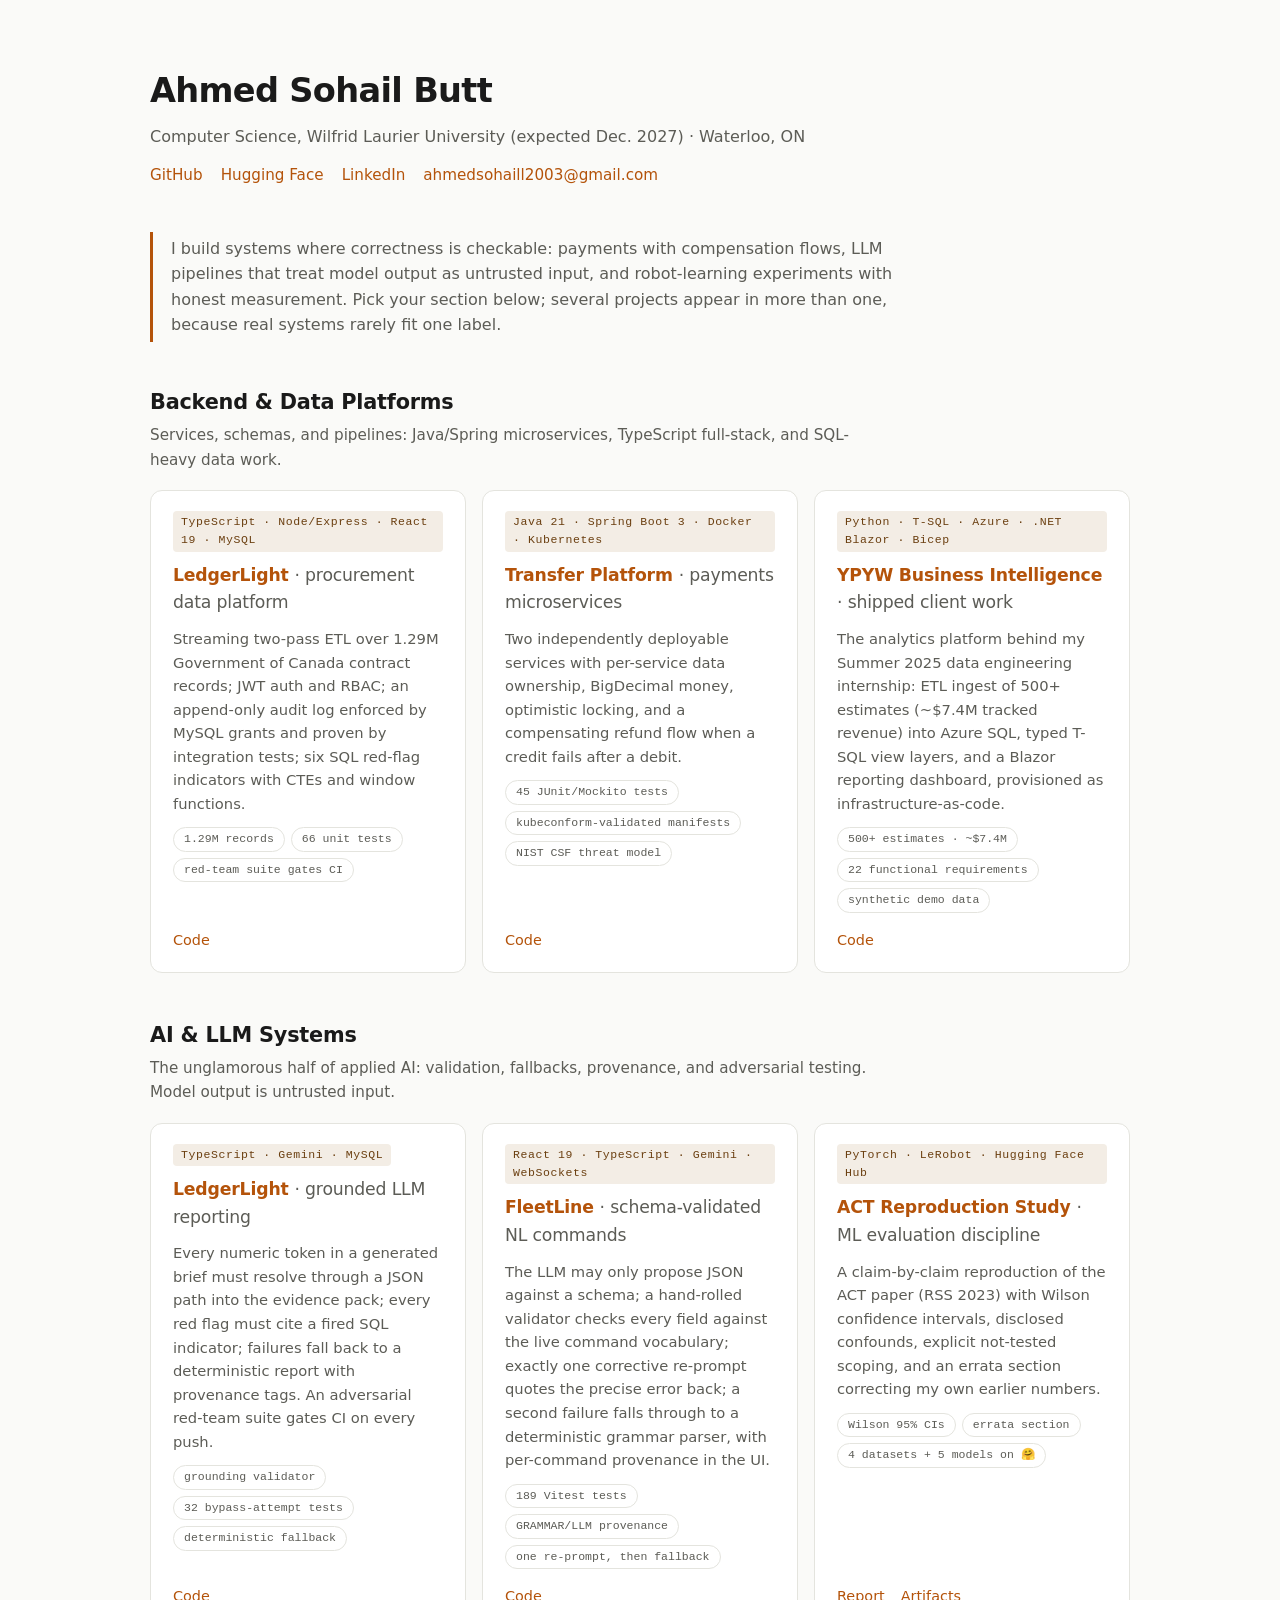
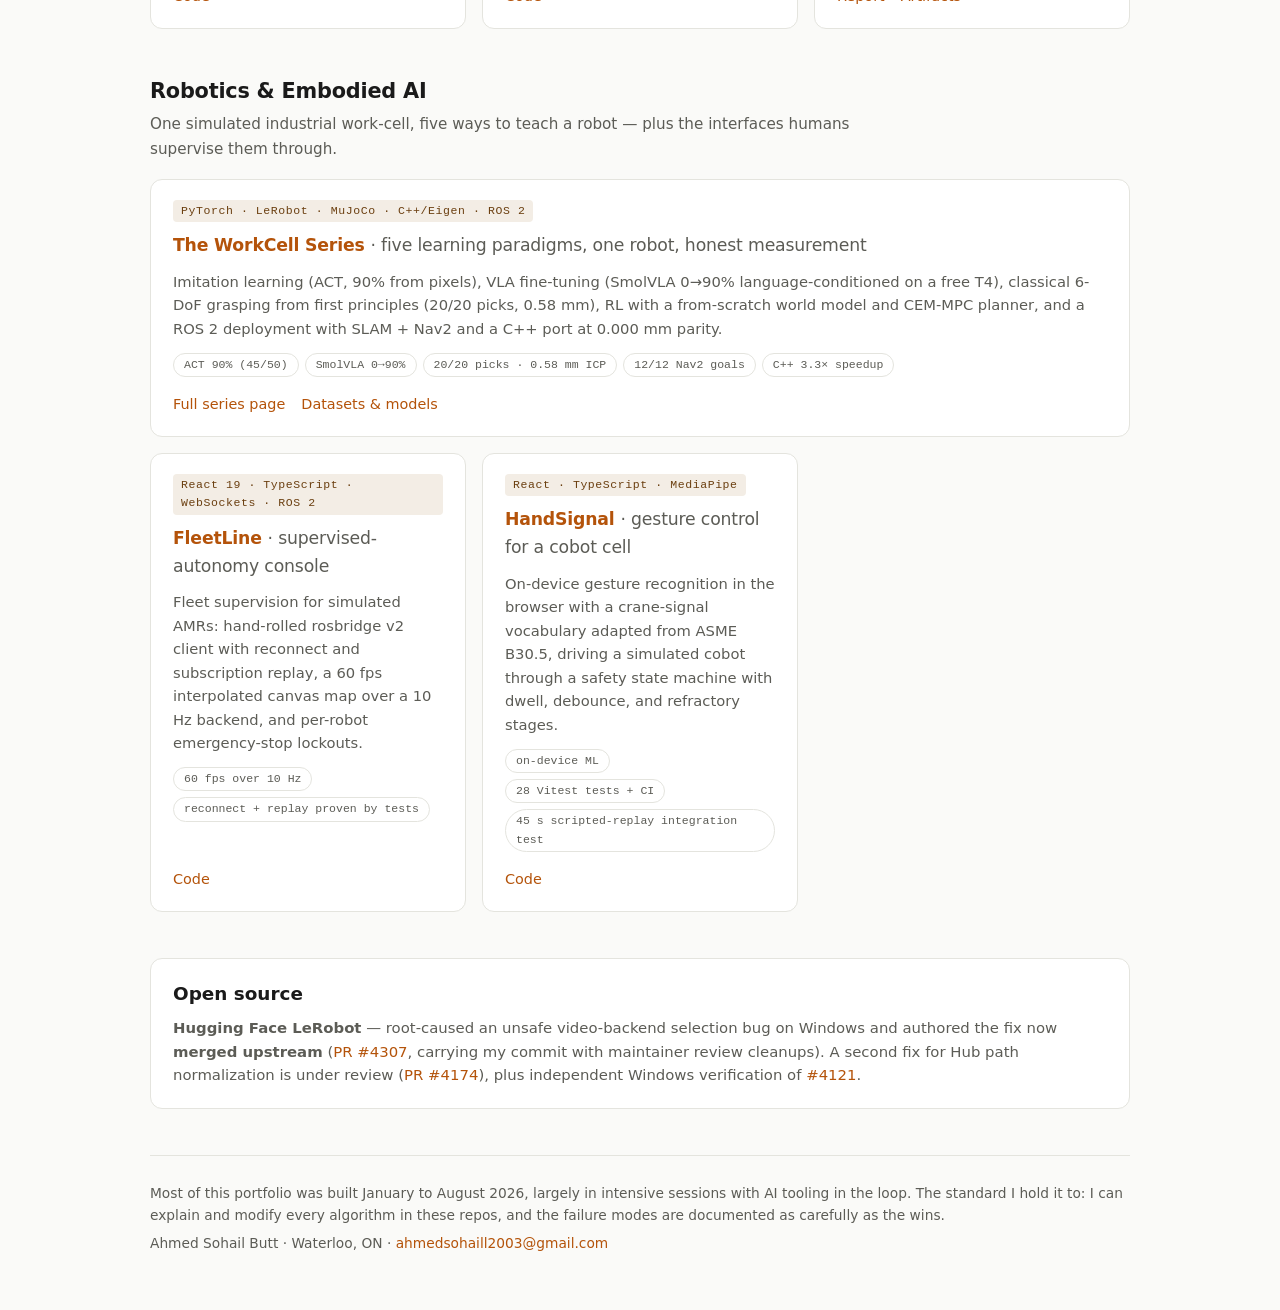
==== commit c8afc523: "Update LeRobot contribution status: video-backend fix merged upstream via PR 4307 Co-Authored-By: Cl" ====
--- a/index.html
+++ b/index.html
@@ -187,7 +187,7 @@
 
 <section class="oss">
   <h2>Open source</h2>
-  <p><strong>Hugging Face LeRobot</strong> — root-caused two Windows bugs (Hub path normalization, unsafe video-backend selection) and submitted upstream fixes with unit tests, currently under maintainer review: <a href="https://github.com/huggingface/lerobot/pull/4174">PR #4174</a> · <a href="https://github.com/huggingface/lerobot/pull/4177">PR #4177</a>, plus independent Windows verification of <a href="https://github.com/huggingface/lerobot/pull/4121">#4121</a>.</p>
+  <p><strong>Hugging Face LeRobot</strong> &mdash; root-caused an unsafe video-backend selection bug on Windows and authored the fix now <strong>merged upstream</strong> (<a href="https://github.com/huggingface/lerobot/pull/4307">PR #4307</a>, carrying my commit with maintainer review cleanups). A second fix for Hub path normalization is under review (<a href="https://github.com/huggingface/lerobot/pull/4174">PR #4174</a>), plus independent Windows verification of <a href="https://github.com/huggingface/lerobot/pull/4121">#4121</a>.</p>
 </section>
 
 <footer>
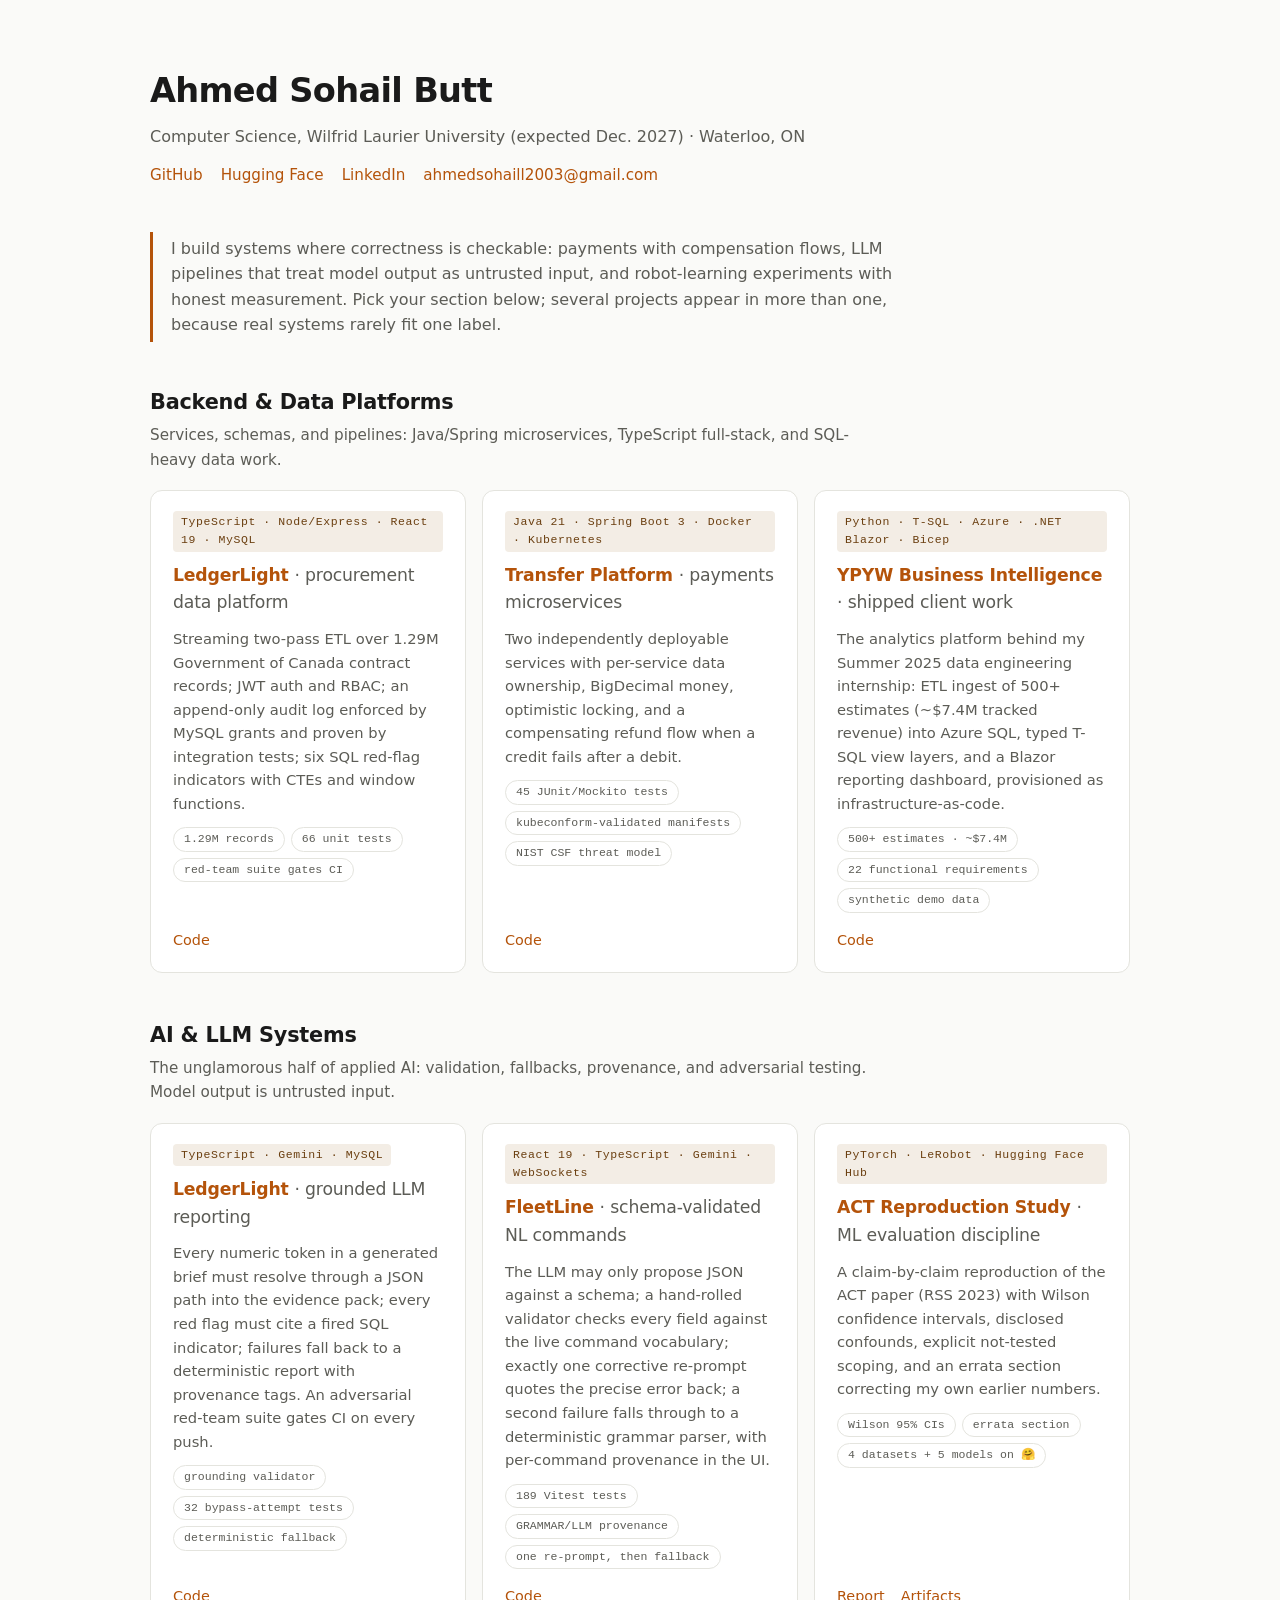
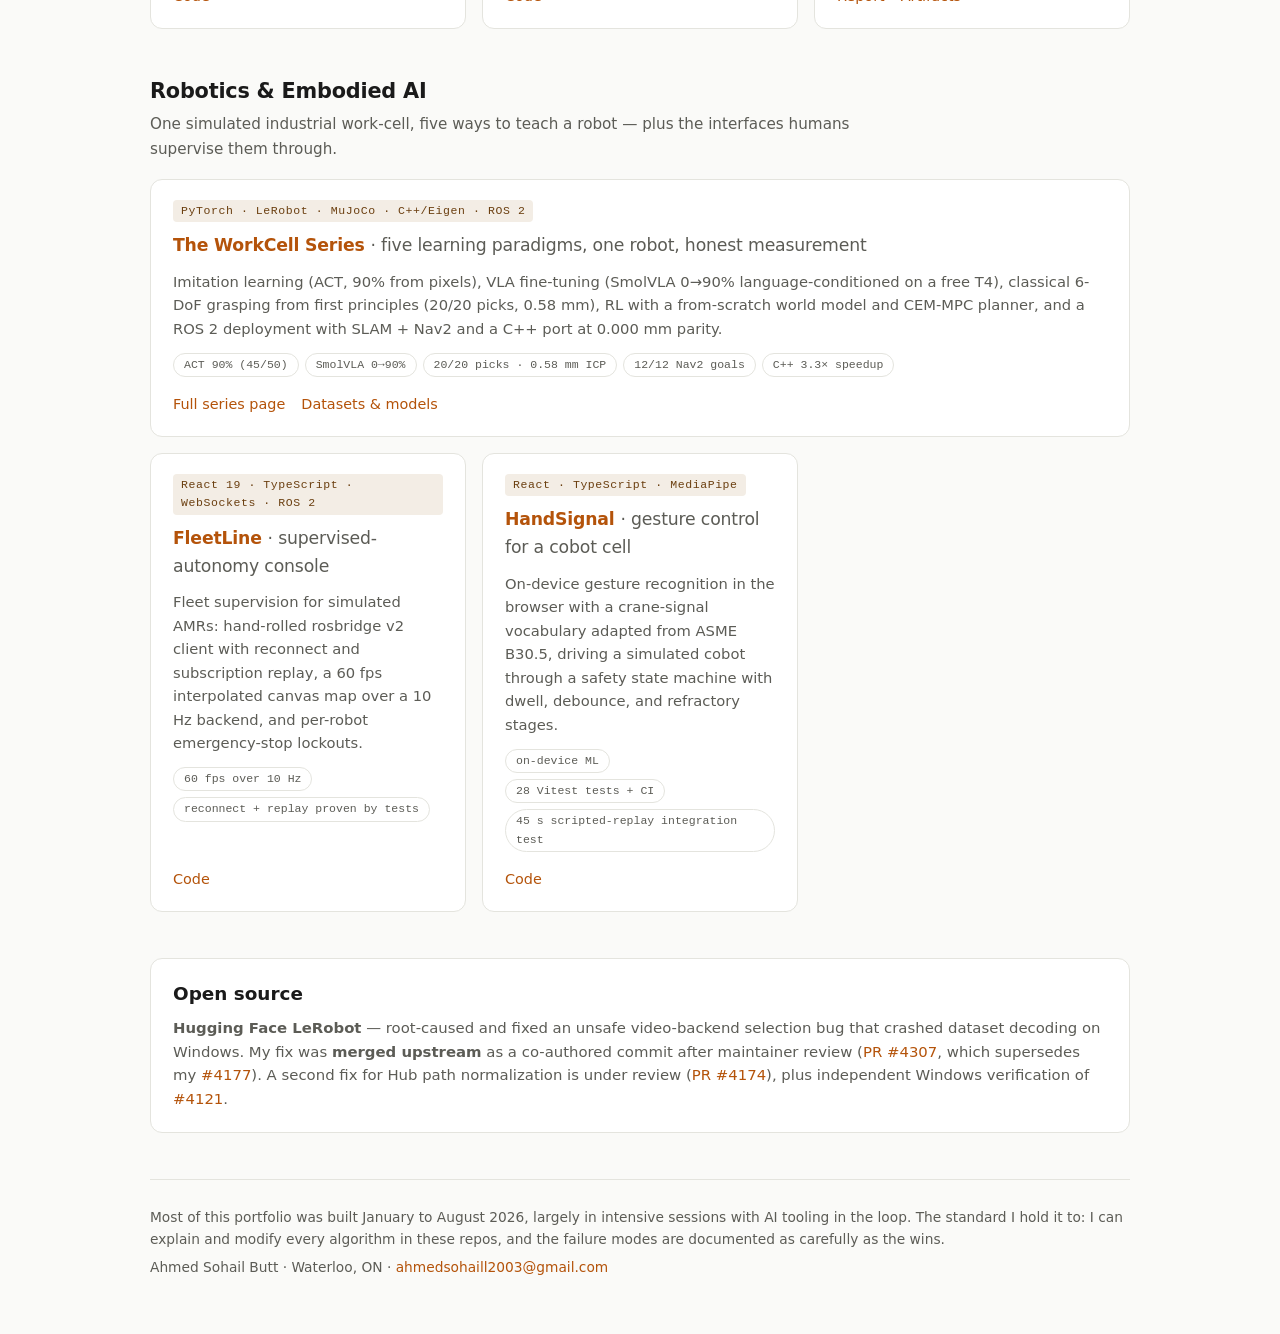
==== commit ab5348b6: "Correct LeRobot attribution: merged as co-authored commit via PR 4307 Co-Authored-By: Claude Fable 5" ====
--- a/index.html
+++ b/index.html
@@ -187,7 +187,7 @@
 
 <section class="oss">
   <h2>Open source</h2>
-  <p><strong>Hugging Face LeRobot</strong> &mdash; root-caused an unsafe video-backend selection bug on Windows and authored the fix now <strong>merged upstream</strong> (<a href="https://github.com/huggingface/lerobot/pull/4307">PR #4307</a>, carrying my commit with maintainer review cleanups). A second fix for Hub path normalization is under review (<a href="https://github.com/huggingface/lerobot/pull/4174">PR #4174</a>), plus independent Windows verification of <a href="https://github.com/huggingface/lerobot/pull/4121">#4121</a>.</p>
+  <p><strong>Hugging Face LeRobot</strong> &mdash; root-caused and fixed an unsafe video-backend selection bug that crashed dataset decoding on Windows. My fix was <strong>merged upstream</strong> as a co-authored commit after maintainer review (<a href="https://github.com/huggingface/lerobot/pull/4307">PR #4307</a>, which supersedes my <a href="https://github.com/huggingface/lerobot/pull/4177">#4177</a>). A second fix for Hub path normalization is under review (<a href="https://github.com/huggingface/lerobot/pull/4174">PR #4174</a>), plus independent Windows verification of <a href="https://github.com/huggingface/lerobot/pull/4121">#4121</a>.</p>
 </section>
 
 <footer>
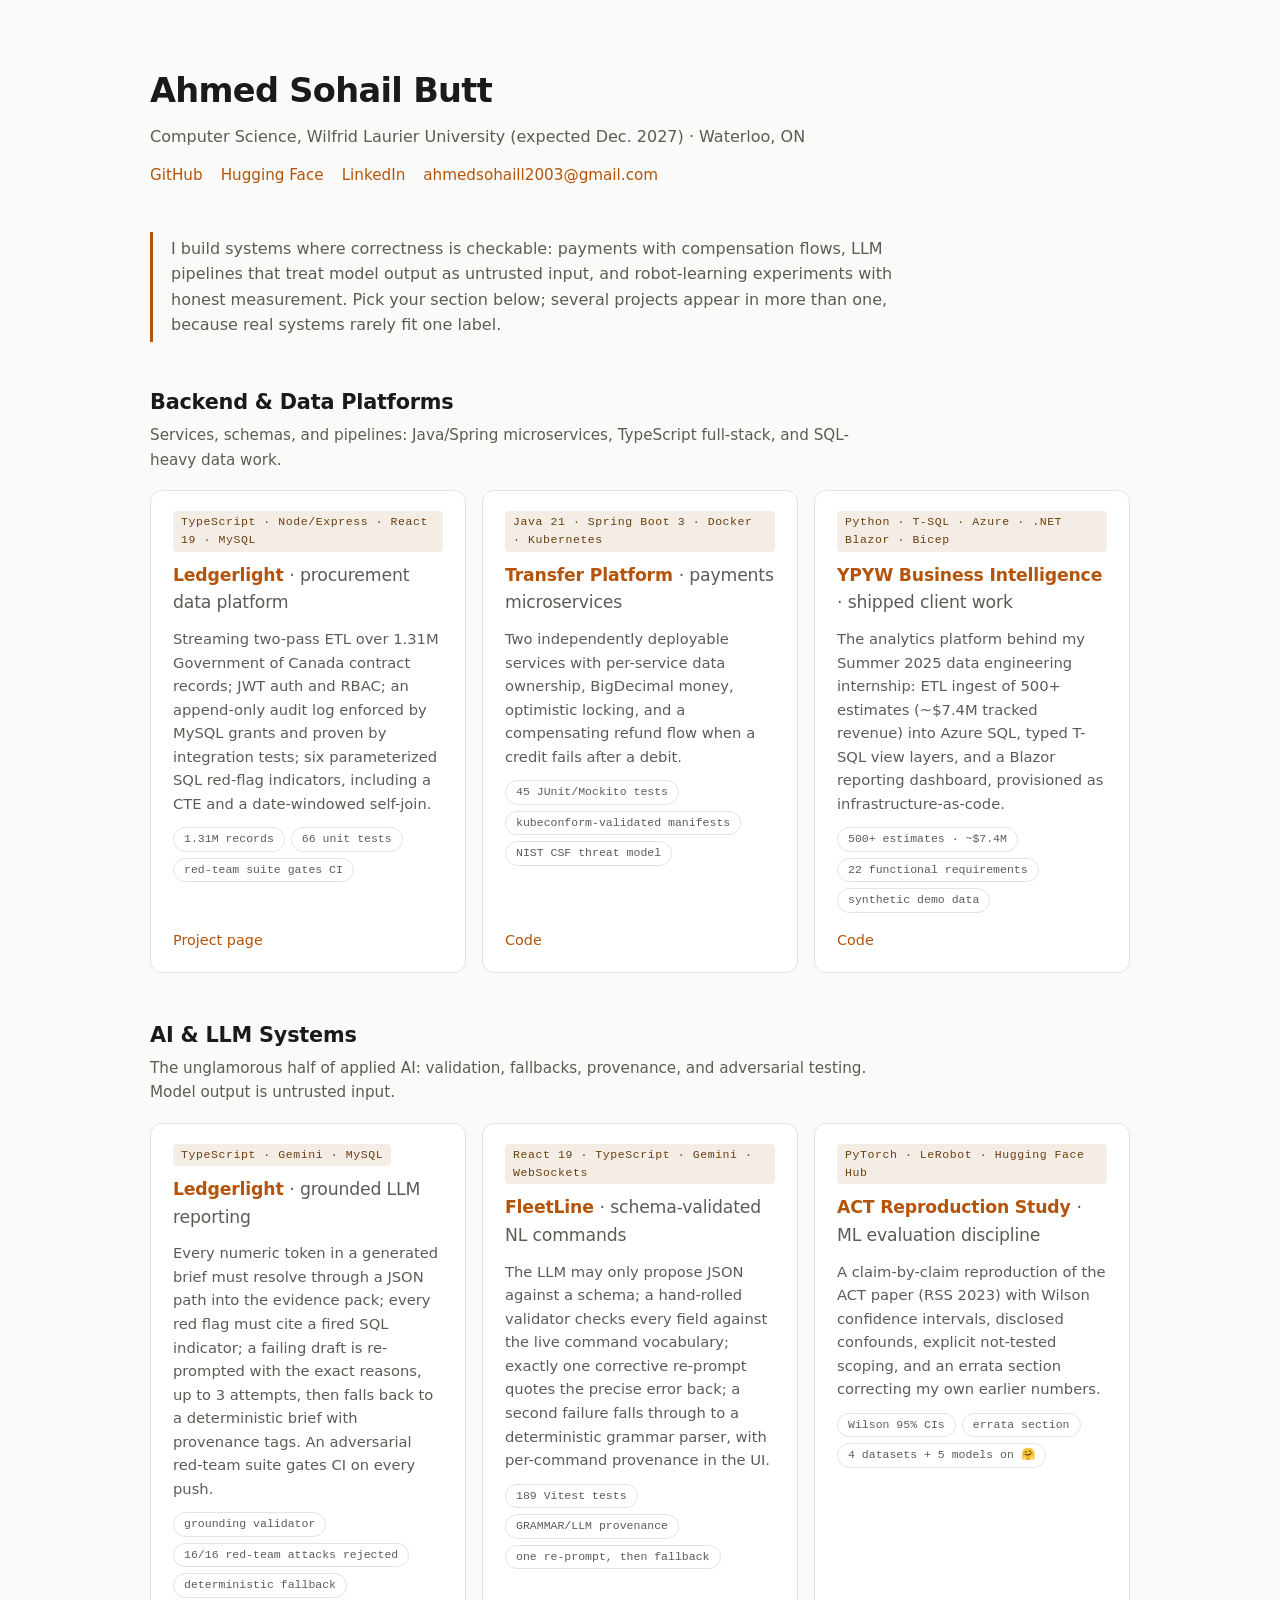
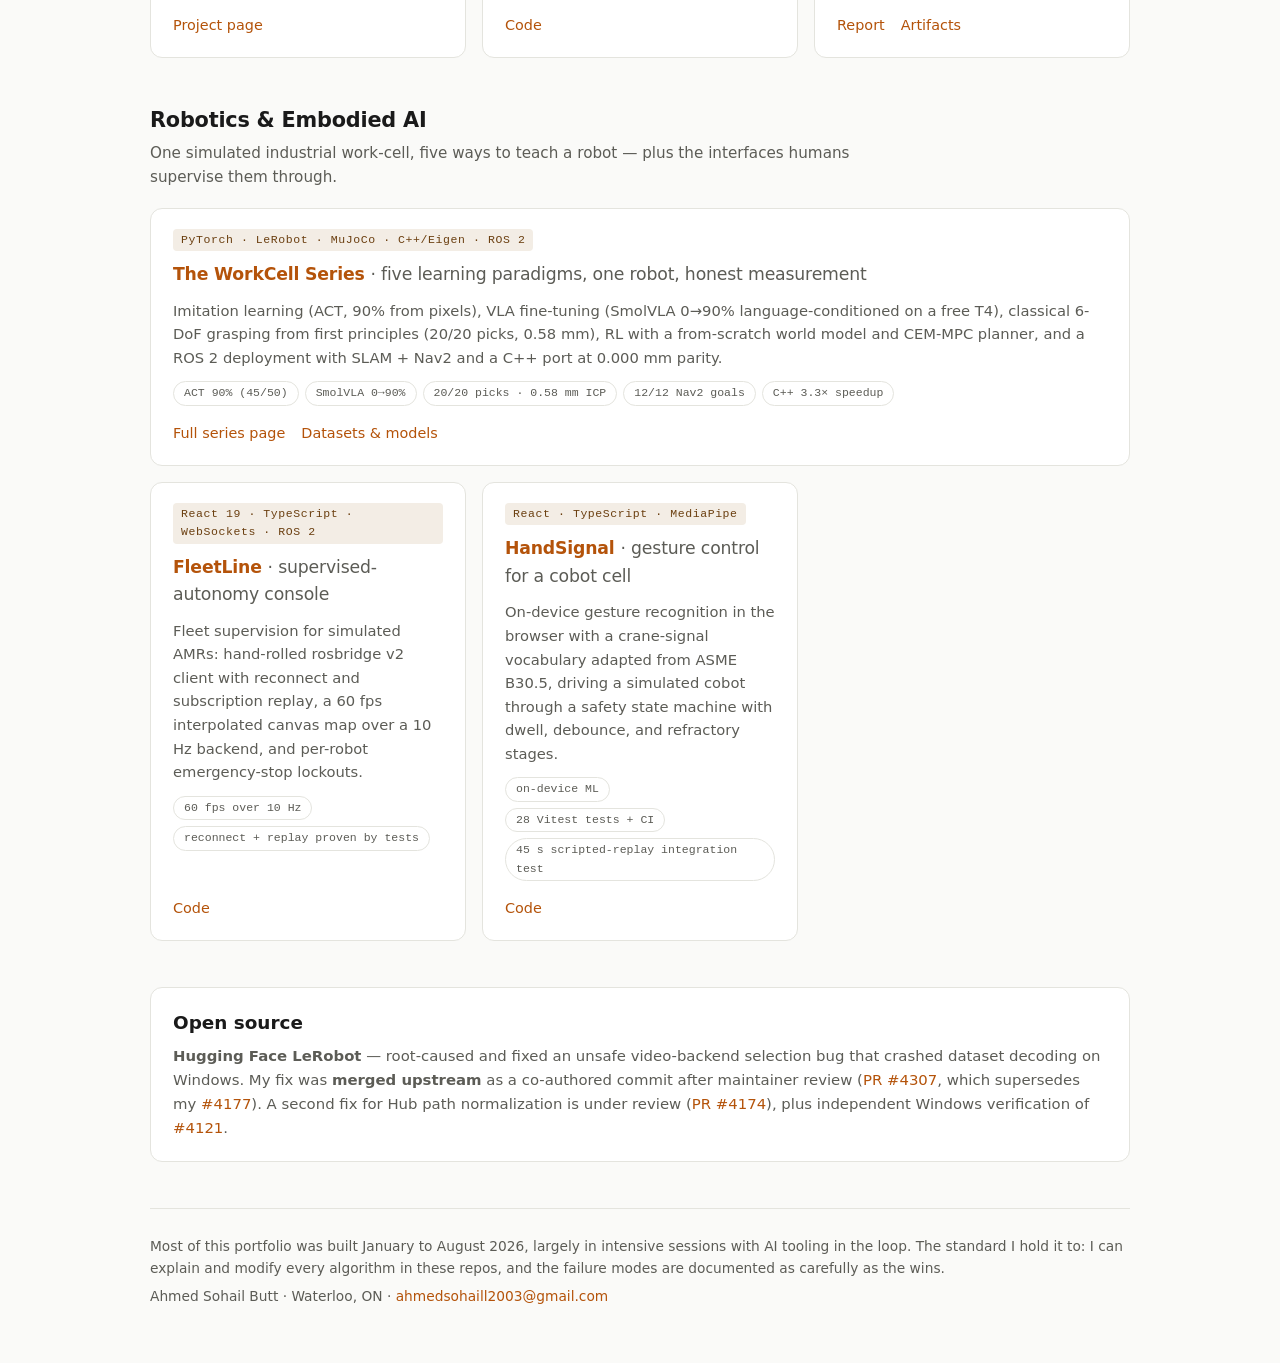
==== commit 90b70042: "Point the Ledgerlight cards at the project page and correct their figures" ====
--- a/index.html
+++ b/index.html
@@ -107,10 +107,10 @@
   <div class="grid">
     <div class="proj">
       <span class="stack">TypeScript · Node/Express · React 19 · MySQL</span>
-      <h3><a href="https://github.com/ahmedsohail2003/ledgerlight">LedgerLight</a> <span>· procurement data platform</span></h3>
-      <p>Streaming two-pass ETL over 1.29M Government of Canada contract records; JWT auth and RBAC; an append-only audit log enforced by MySQL grants and proven by integration tests; six SQL red-flag indicators with CTEs and window functions.</p>
-      <div class="chips"><span>1.29M records</span><span>66 unit tests</span><span>red-team suite gates CI</span></div>
-      <div class="go"><a href="https://github.com/ahmedsohail2003/ledgerlight">Code</a></div>
+      <h3><a href="./ledgerlight/">Ledgerlight</a> <span>· procurement data platform</span></h3>
+      <p>Streaming two-pass ETL over 1.31M Government of Canada contract records; JWT auth and RBAC; an append-only audit log enforced by MySQL grants and proven by integration tests; six parameterized SQL red-flag indicators, including a CTE and a date-windowed self-join.</p>
+      <div class="chips"><span>1.31M records</span><span>66 unit tests</span><span>red-team suite gates CI</span></div>
+      <div class="go"><a href="./ledgerlight/">Project page</a></div>
     </div>
     <div class="proj">
       <span class="stack">Java 21 · Spring Boot 3 · Docker · Kubernetes</span>
@@ -135,10 +135,10 @@
   <div class="grid">
     <div class="proj">
       <span class="stack">TypeScript · Gemini · MySQL</span>
-      <h3><a href="https://github.com/ahmedsohail2003/ledgerlight">LedgerLight</a> <span>· grounded LLM reporting</span></h3>
-      <p>Every numeric token in a generated brief must resolve through a JSON path into the evidence pack; every red flag must cite a fired SQL indicator; failures fall back to a deterministic report with provenance tags. An adversarial red-team suite gates CI on every push.</p>
-      <div class="chips"><span>grounding validator</span><span>32 bypass-attempt tests</span><span>deterministic fallback</span></div>
-      <div class="go"><a href="https://github.com/ahmedsohail2003/ledgerlight">Code</a></div>
+      <h3><a href="./ledgerlight/">Ledgerlight</a> <span>· grounded LLM reporting</span></h3>
+      <p>Every numeric token in a generated brief must resolve through a JSON path into the evidence pack; every red flag must cite a fired SQL indicator; a failing draft is re-prompted with the exact reasons, up to 3 attempts, then falls back to a deterministic brief with provenance tags. An adversarial red-team suite gates CI on every push.</p>
+      <div class="chips"><span>grounding validator</span><span>16/16 red-team attacks rejected</span><span>deterministic fallback</span></div>
+      <div class="go"><a href="./ledgerlight/">Project page</a></div>
     </div>
     <div class="proj">
       <span class="stack">React 19 · TypeScript · Gemini · WebSockets</span>
